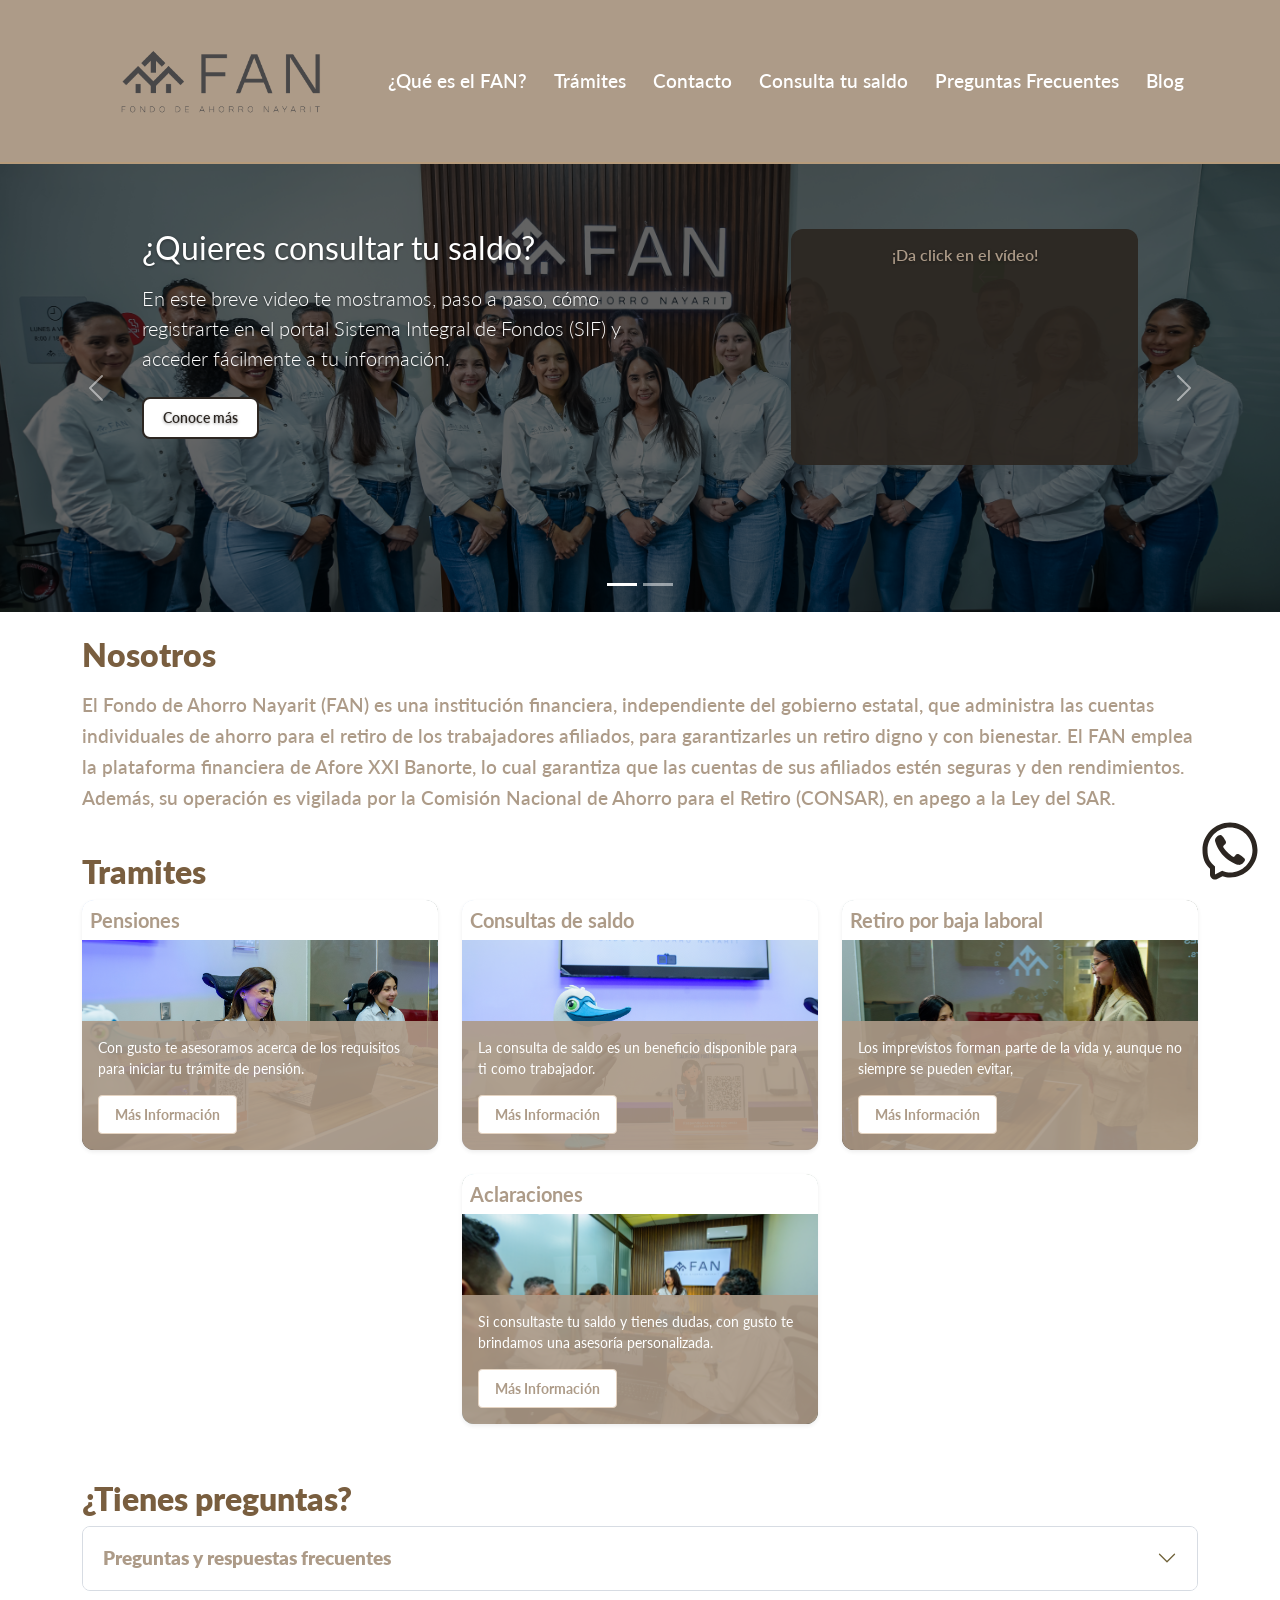
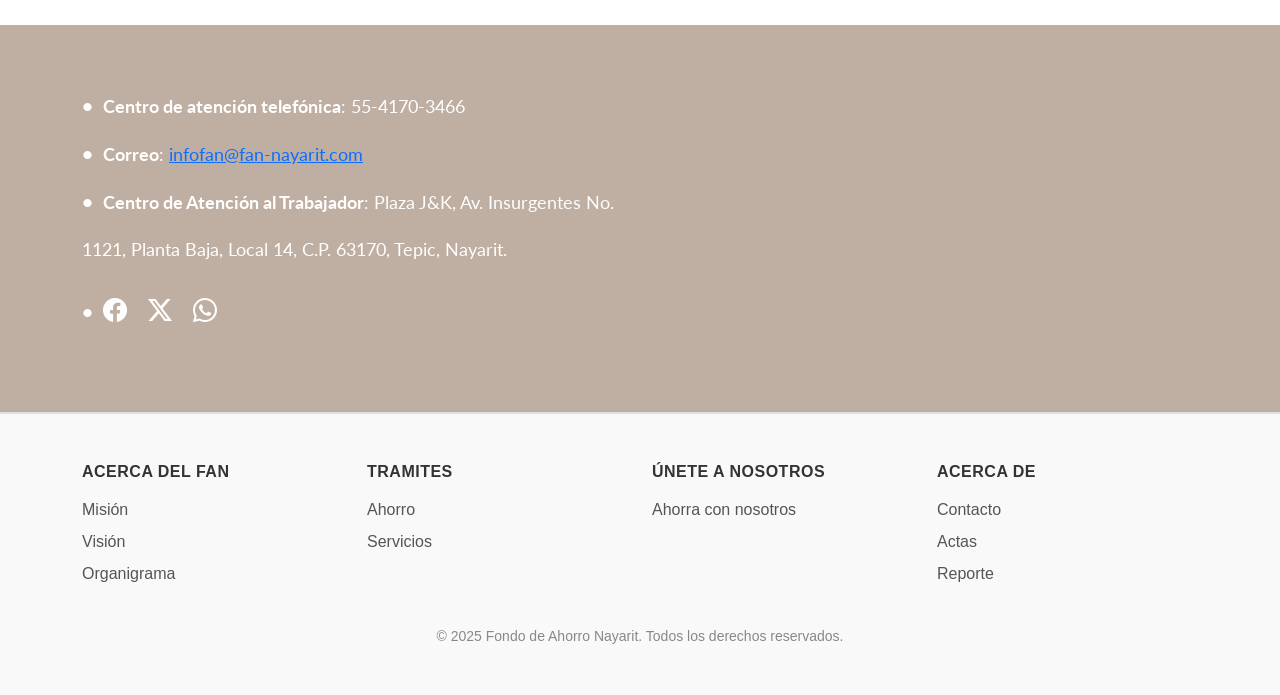
==== index.html @ 34807901 "correcciones" ====
<!doctype html>
<html lang="es">

<head>
    <meta charset="utf-8">
    <meta name="viewport" content="width=device-width, initial-scale=1">
    <title>Fondo de Ahorro Nayarit</title>
    <link rel="icon" href="public/FAN-LOGO-sin-fondo-6.png" type="image/png">
    <link href="https://cdn.jsdelivr.net/npm/bootstrap@5.3.3/dist/css/bootstrap.min.css" rel="stylesheet"
        crossorigin="anonymous">
    <link rel="stylesheet" href="css/base.css">
    <link rel="stylesheet" href="css/cards.css">
    <link rel="stylesheet" href="css/carrusel.css">
    <link rel="stylesheet" href="css/faq.css">
    <link rel="stylesheet" href="css/footer.css">
    <link rel="stylesheet" href="css/navbar.css">
    <link rel="stylesheet" href="css/responsive.css">
    <link rel="stylesheet" href="css/map.css">
    <link href="https://fonts.googleapis.com/css2?family=Lato:wght@300;400;700;900&display=swap" rel="stylesheet">
    <link rel="stylesheet" href="https://cdn.jsdelivr.net/npm/bootstrap-icons@1.11.3/font/bootstrap-icons.css">
</head>


<body>
    <!-- HEADER / NAVBAR -->
    <header>
        <nav class="navbar navbar-expand-lg navbar-custom">
            <div class="container">
                <a class="navbar-brand" href="/index.html">
                    <img src="public/FAN-LOGO-sin-fondo-1.png" alt="FAN Logo" class="img-fluid"
                        style="max-height: 8rem;">
                </a>

                <button class="navbar-toggler" type="button" data-bs-toggle="collapse" data-bs-target="#navbarNav"
                    aria-controls="navbarNav" aria-expanded="false" aria-label="Toggle navigation">
                    <span class="navbar-toggler-icon"></span>
                </button>
                <div class="collapse navbar-collapse justify-content-center" id="navbarNav">
                    <ul class="navbar-nav nav-distribute">
                        <li class="nav-item"><a class="nav-link nav-link-lg" href="html/mision_vision.html">¿Qué es el
                                FAN?</a></li>
                        <li class="nav-item"><a class="nav-link nav-link-lg" href="#tramites">Trámites</a></li>
                        <li class="nav-item"><a class="nav-link nav-link-lg" href="#contacto">Contacto</a></li>
                        <li class="nav-item"><a class="nav-link nav-link-lg" href="html/consultaDeSaldo.html#nosotros">Consulta tu saldo</a></li>
                        <li class="nav-item"><a class="nav-link nav-link-lg" href="#FAQ">Preguntas Frecuentes</a></li>
                        <li class="nav-item"><a class="nav-link nav-link-lg" href="html/blog.html">Blog</a></li>
                    </ul>
                </div>
            </div>
        </nav>
    </header>

<div id="fanCarousel" class="carousel slide" data-bs-ride="carousel" data-bs-interval="10000">

        <!-- Indicadores -->
        <div class="carousel-indicators">
            <button type="button" data-bs-target="#fanCarousel" data-bs-slide-to="0" class="active" aria-current="true"
                aria-label="Slide 1"></button>
            <button type="button" data-bs-target="#fanCarousel" data-bs-slide-to="1" aria-label="Slide 2"></button>
        </div>

        <!-- Slides -->
        <div class="carousel-inner">

            <!-- SLIDE 1 -->
            <div class="carousel-item active" data-bs-interval="10000">
                <div class="slide-media">
                    <img src="public/images/carrusel3.jpg" class="d-block w-100 hero-slide-img" alt="Slide 1">
                </div>
                <div class="carousel-caption d-block">
                    <div class="container">
                        <div class="row justify-content-center align-items-start">

                            <div class="col-lg-7 text-start">
                                <h2 class="display-4 fw-normal mb-3">¿Quieres consultar tu saldo?</h2>
                                <p class="lead text-block-limit mb-4">
                                    En este breve video te mostramos, paso a paso, cómo registrarte en el portal Sistema
                                    Integral de Fondos (SIF) y acceder fácilmente a tu información.
                                </p>
                                <a class="btn btn-conoce" href="#" data-bs-toggle="modal" data-bs-target="#pdfModal"
                                    data-pdf="public/Guía consulta de saldos (2).pdf">
                                    Conoce más
                                </a>


                            </div>

                            <div class="col-lg-4 text-center text-lg-end d-none-sm">
                                <div class="card p-3 panel-acceso-custom">
                                    <h6 class="card-title text-center mb-2 fw-semibold">
                                        ¡Da click en el vídeo!
                                    </h6>
                                    <div class="ratio ratio-16x9">
                                        <iframe src="https://www.youtube.com/embed/_Rt1edI6QwU" title="Vídeo tutorial"
                                            allowfullscreen></iframe>
                                    </div>
                                </div>
                            </div>

                        </div>
                    </div>
                </div>
            </div>

            <!-- SLIDE 2 -->
            <div class="carousel-item" data-bs-interval="10000">
                <div class="slide-media">
                    <img src="public/Carousel1.png" class="d-block w-100 hero-slide-img" alt="Slide 2">
                </div>
                <div class="carousel-caption d-block">
                    <div class="container">
                        <div class="row justify-content-center align-items-start">

                            <div class="col-lg-7 text-start">
                                <h2 class="display-4 fw-normal mb-3">Protege a los que amas</h2>
                                <p class="lead text-block-limit mb-4">
                                    Tu ahorro es para quienes más quieres, haz click en la imagen o el botón de conoce
                                    más y registra a tus beneficiarios hoy mismo.
                                </p>
                                <a class="btn btn-conoce" href="https://pensiones.nayarit.gob.mx/beneficiarios/"
                                    target="_blank">Conoce más</a>
                            </div>

                            <div class="col-lg-4 text-center text-lg-end d-none-sm">
                                <div class="card p-3 panel-acceso-custom mb-3">
                                    <h6 class="card-title text-center mb-2 fw-semibold">
                                        Formulario de beneficiarios
                                    </h6>
                                    <a href="https://pensiones.nayarit.gob.mx/beneficiarios/">
                        <img src="/public/images/beneficiarios.png" 
                             alt="Formato de beneficiarios FAN"
                             class="img-fluid clickable-img">
                    </a>

                                </div>
                            </div>

                        </div>
                    </div>
                </div>
            </div>

        </div>

        <!-- Controles -->
        <button class="carousel-control-prev" type="button" data-bs-target="#fanCarousel" data-bs-slide="prev">
            <span class="carousel-control-prev-icon" aria-hidden="true"></span>
            <span class="visually-hidden">Anterior</span>
        </button>

        <button class="carousel-control-next" type="button" data-bs-target="#fanCarousel" data-bs-slide="next">
            <span class="carousel-control-next-icon" aria-hidden="true"></span>
            <span class="visually-hidden">Siguiente</span>
        </button>

    </div>

    <!-- SECCIÓN NOSOTROS -->
    <section id="nosotros" class="py-4 section-nosotros">
        <div class="container">
            <h2 class="text-nosotros">Nosotros</h2>
            <p class="text-nosotros-lead">
                El Fondo de Ahorro Nayarit (FAN) es una institución financiera, independiente del gobierno estatal, que
                administra las cuentas individuales de ahorro para el retiro de los trabajadores afiliados, para
                garantizarles un retiro digno y con bienestar. El FAN emplea la plataforma financiera de Afore XXI
                Banorte, lo cual garantiza que las cuentas de sus afiliados estén seguras y den rendimientos. Además, su
                operación es vigilada por la Comisión Nacional de Ahorro para el Retiro (CONSAR), en apego a la Ley del
                SAR.
            </p>
        </div>
    </section>


    <!-- SECCIÓN TARJETAS -->
    <section id="tramites" class="pb-2">
        <div class="container">
            <h2 class="text-preguntas">Tramites</h2>
            <div class="row justify-content-center">

                <!-- Pensiones -->
                <div class="col-md-6 col-lg-4 mb-4">
                    <div class="card custom-card shadow-sm overflow-hidden">
                        <div class="position-relative">
                            <img src="public/images/tramite1.jpg" class="card-img-top card-img-top-custom" alt="Pensiones">

                            <div class="position-absolute top-0 start-0 w-100 p-2 text-white card-overlay-top">
                                <h5 class="card-title fw-bold m-0">Pensiones</h5>
                            </div>

                            <div class="position-absolute bottom-0 start-0 w-100 p-3 text-white card-overlay-bottom">
                                <p class="card-text small mb-3">
                                    Con gusto te asesoramos acerca de los requisitos para iniciar tu trámite de pensión.
                                </p>
                                <a href="#" class="btn btn-sm btn-custom open-modal" data-id="pensiones">
                                    Más Información
                                </a>
                            </div>
                        </div>
                    </div>
                </div>

                <!-- Consultas de saldo -->
                <div class="col-md-6 col-lg-4 mb-4">
                    <div class="card custom-card shadow-sm overflow-hidden">
                        <div class="position-relative">
                            <img src="public/images/GOB_0397.jpg" class="card-img-top card-img-top-custom"
                                alt="Consultas de saldo">

                            <div class="position-absolute top-0 start-0 w-100 p-2 text-white card-overlay-top">
                                <h5 class="card-title fw-bold m-0">Consultas de saldo</h5>
                            </div>

                            <div class="position-absolute bottom-0 start-0 w-100 p-3 text-white card-overlay-bottom">
                                <p class="card-text small mb-3">
                                    La consulta de saldo es un beneficio disponible para ti como trabajador.
                                </p>
                                <a href="html/consultaDeSaldo.html#nosotros" class="btn btn-sm btn-custom #pdfModal">
                                    Más Información
                                </a>
                            </div>
                        </div>
                    </div>
                </div>

                <!-- Baja laboral -->
                <div class="col-md-6 col-lg-4 mb-4">
                    <div class="card custom-card shadow-sm overflow-hidden">
                        <div class="position-relative">
                            <img src="public/images/tramite2.jpg" class="card-img-top card-img-top-custom"
                                alt="Retiro por baja laboral">

                            <div class="position-absolute top-0 start-0 w-100 p-2 text-white card-overlay-top">
                                <h5 class="card-title fw-bold m-0">Retiro por baja laboral</h5>
                            </div>

                            <div class="position-absolute bottom-0 start-0 w-100 p-3 text-white card-overlay-bottom">
                                <p class="card-text small mb-3">
                                    Los imprevistos forman parte de la vida y, aunque no siempre se pueden evitar,
                                </p>
                                <a href="#" class="btn btn-sm btn-custom open-modal" data-id="baja_laboral">
                                    Más Información
                                </a>
                            </div>
                        </div>
                    </div>
                </div>

                <!-- Aclaraciones -->
                <div class="col-md-6 col-lg-4 mb-4">
                    <div class="card custom-card shadow-sm overflow-hidden">
                        <div class="position-relative">
                            <img src="public/images/tramite3.jpg" class="card-img-top card-img-top-custom" alt="Aclaraciones">

                            <div class="position-absolute top-0 start-0 w-100 p-2 text-white card-overlay-top">
                                <h5 class="card-title fw-bold m-0">Aclaraciones</h5>
                            </div>

                            <div class="position-absolute bottom-0 start-0 w-100 p-3 text-white card-overlay-bottom">
                                <p class="card-text small mb-3">
                                    Si consultaste tu saldo y tienes dudas, con gusto te brindamos una asesoría
                                    personalizada.
                                </p>
                                <a href="#" class="btn btn-sm btn-custom open-modal" data-id="aclaraciones">
                                    Más Información
                                </a>
                            </div>
                        </div>
                    </div>
                </div>

            </div>
        </div>
    </section>

    <!-- SECCIÓN FAQ -->
    <section id="FAQ" class="py-4 bg-white">
        <div class="container">
            <h2 class="text-preguntas">¿Tienes preguntas?</h2>

            <div class="accordion" id="faqAccordion">
                <div class="accordion-item">
                    <h2 class="accordion-header">
                        <button class="accordion-button collapsed" type="button" data-bs-toggle="collapse"
                            data-bs-target="#faqContent">
                            Preguntas y respuestas frecuentes
                        </button>
                    </h2>

                    <div id="faqContent" class="accordion-collapse collapse">
                        <div class="accordion-body">
                            <div class="accordion mt-3" id="innerAccordion">
                            </div>
                        </div>
                    </div>
                </div>
            </div>
        </div>
    </section>

    <script src="js/faq.js"></script>


    <section id="contacto" class="contact-map-section-custom">
        <div class="container">
            <div class="row row-map-custom">
                <div class="col-lg-6 mb-4 mb-lg-0 contact-info-col">
                    <ul class="list-unstyled">
                        <li><strong>Centro de atención telefónica</strong>: 55-4170-3466</li>
                        <li><strong>Correo</strong>: <a
                                href="mailto:infofan@fan-nayarit.com">infofan@fan-nayarit.com</a></li>
                        <li><strong>Centro de Atención al Trabajador</strong>: Plaza J&K, Av. Insurgentes No. 1121, Planta Baja, Local 14, C.P. 63170, Tepic, Nayarit.</li>

                        <!-- Redes sociales -->
                        <li class="mt-2">
                            <a href="https://www.facebook.com/fondodeahorronayarit" target="_blank"
                                class="me-3 text-white text-decoration-none">
                                <i class="bi bi-facebook fs-4"></i>
                            </a>

                            <a href="https://x.com/FANNayarit" target="_blank" class="me-3 text-white text-decoration-none">
                                <i class="bi bi-twitter-x fs-4"></i>
                            </a>

                            <a href="https://wa.me/523111923284" target="_blank" class="text-white text-decoration-none">
                                <i class="bi bi-whatsapp fs-4"></i>
                            </a>
                        </li>

                    </ul>

                    </ul>

                </div>

                <div class="col-lg-6">
                    <div class="map-container">
                        <iframe
                            src="https://www.google.com/maps/embed?pb=!1m18!1m12!1m3!1d1558.7844208311097!2d-104.88729515512753!3d21.503460459389955!2m3!1f0!2f0!3f0!3m2!1i1024!2i768!4f13.1!3m3!1m2!1s0x842738a1f868d6f5%3A0x608e066a2b8e3a7c!2sAv.%20Insurgentes%201121%2C%20Juventud%2C%2063180%20Tepic%2C%20Nay.!5e0!3m2!1ses-419!2smx!4v1678201200000!5m2!1ses-419!2smx"
                            allowfullscreen="" loading="lazy" referrerpolicy="no-referrer-when-downgrade">
                        </iframe>
                    </div>
                </div>
            </div>
        </div>
    </section>
    <footer class="footer-custom">
        <div class="container py-5">
            <div class="row text-center text-md-start">

                <!-- Columna Acerca del FAN -->
                <div class="col-md-3 mb-4 mb-md-0">
                    <h6 class="footer-title">Acerca del FAN</h6>
                    <ul class="footer-links">
                        <li><a href="html/mision_vision.html#mision">Misión</a></li>
                        <li><a href="html/mision_vision.html#vision">Visión</a></li>
                        <li><a href="html/mision_vision.html#organigrama">Organigrama</a></li>
                    </ul>
                </div>

                <!-- Columna Productos -->
                <div class="col-md-3 mb-4 mb-md-0">
                    <h6 class="footer-title">Tramites</h6>
                    <ul class="footer-links">
                        <li><a href="index.html">Ahorro</a></li>
                        <li><a href="index.html">Servicios</a></li>
                    </ul>
                </div>

                <!-- Columna Únete a nosotros -->
                <div class="col-md-3 mb-4 mb-md-0">
                    <h6 class="footer-title">Únete a nosotros</h6>
                    <ul class="footer-links">
                        <li><a href="index.html#contacto">Ahorra con nosotros</a></li>
                        <li><a href="#"></a></li>
                    </ul>
                </div>
                <div class="col-md-3 mb-4 mb-md-0">
                    <h6 class="footer-title">Acerca de</h6>
                    <ul class="footer-links">
                        <li><a href="#contacto">Contacto</a></li>
                        <li>
                            <a href="#" data-bs-toggle="modal" data-bs-target="#pdfModal"
                                data-pdf="public/Resultados_actuariales_Fondo_de_pensiones_abrogado-1.pdf">
                                Actas
                            </a>
                        </li>
                        <li>
                            <a href="#" data-bs-toggle="modal" data-bs-target="#pdfModal"
                                data-pdf="public/Reporte_NAYARIT_VF.pdf">
                                Reporte
                            </a>
                        </li>
                    </ul>
                </div>

            </div>

            <div class="row mt-4">
                <div class="col text-center">
                    <p class="small mb-0">&copy; 2025 Fondo de Ahorro Nayarit. Todos los derechos reservados.</p>
                </div>
            </div>
        </div>
    </footer>


    <div class="modal fade" id="videoModal" tabindex="-1" aria-labelledby="videoModalLabel" aria-hidden="true">
        <div class="modal-dialog modal-lg">
            <div class="modal-content">

                <div class="modal-header">
                    <h5 class="modal-title" id="videoModalLabel">Registro en el Sistema Integral de Fondos (SIF)</h5>
                    <button type="button" class="btn-close" data-bs-dismiss="modal" aria-label="Cerrar"></button>
                </div>

                <div class="modal-body">
                    <div class="ratio ratio-16x9">
                        <iframe id="videoPlayer" data-video-src="https://www.youtube.com/embed/_Rt1edI6QwU"
                            title="Tutorial de consulta SIF"
                            allow="accelerometer; autoplay; clipboard-write; encrypted-media; gyroscope; picture-in-picture"
                            allowfullscreen>
                        </iframe>
                    </div>
                </div>
            </div>
        </div>
    </div>

    <div class="modal fade" id="pdfModal" tabindex="-1" aria-labelledby="pdfModalLabel" aria-hidden="true">
        <div class="modal-dialog modal-xl">
            <div class="modal-content">
                <div class="modal-header">
                    <button type="button" class="btn-close" data-bs-dismiss="modal" aria-label="Cerrar"></button>
                </div>
                <div class="modal-body">
                    <iframe id="pdfFrame" src="" width="100%" height="800px" frameborder="0"></iframe>
                </div>
                <div class="modal-footer">
                    <button type="button" class="btn btn-secondary" data-bs-dismiss="modal">Cerrar</button>
                </div>
            </div>
        </div>
    </div>

    <div class="modal fade" id="tramiteModal" tabindex="-1" aria-hidden="true">
        <div class="modal-dialog modal-lg modal-dialog-centered modal-dialog-scrollable">
            <div class="modal-content">

                <div class="modal-header">
                    <h5 class="modal-title" id="tramiteModalTitle"></h5>
                    <button type="button" class="btn-close" data-bs-dismiss="modal"></button>
                </div>

                <div class="modal-body">
                    <div id="tramiteModalContent" class="section-nosotros"></div>
                </div>

            </div>
        </div>
    </div>


    <a href="https://wa.me/523111923284" target="_blank" class="whatsapp-float">
        <img src="public/whatsapp-svgrepo-com 1.svg" alt="WhatsApp" />
    </a>

    <script src="js/tramites.js"></script>
    <script src="https://cdn.jsdelivr.net/npm/bootstrap@5.3.3/dist/js/bootstrap.bundle.min.js" crossorigin="anonymous">
    </script>
    <script src="js/app.js"></script>
    <script src="js/button.js"></script>
    <script src="js/carousel.js"></script>
    <script src="js/modalPDF.js"></script>
    <script src="js/video.js"></script>
</body>

</html>
---- css/base.css ----
/* ============================
   CONFIGURACIÓN GENERAL
============================ */
* {
    box-sizing: border-box;
}

html, body {
    height: 100%;
    margin: 0;
    font-family: 'Lato', "Segoe UI", Roboto, "Helvetica Neue", Arial, sans-serif;
    -webkit-font-smoothing: antialiased;
    -moz-osx-font-smoothing: grayscale;
}

html {
  scroll-behavior: smooth;
}

/* ============================
   SECCIÓN NOSOTROS (GENÉRICA)
============================ */
.section-nosotros .text-nosotros {
    font-weight: 800;
    color: #795E3F;
}

.section-nosotros .text-nosotros-lead {
    font-size: 1.2rem;
    line-height: 1.6;
    font-weight: 600;
    color: #AD9B88;
}

/* ============================
   PREGUNTAS (GENÉRICO)
============================ */
.text-preguntas {
    font-weight: 800;
    color: #795E3F;
}

/* ============================
   WHATSAPP FLOATING BUTTON
============================ */
.whatsapp-float {
    position: fixed;
    bottom: 20px;
    right: 20px;  
    z-index: 1000; 
    width: 60px;
    height: 60px;
    display: flex;
    justify-content: center;
    align-items: center;
    transition: transform 0.3s ease;
}

.whatsapp-float img {
    width: 100%;
    height: 100%;
}

.whatsapp-float:hover {
    transform: scale(1.1); 
}

.section-nosotros {
    padding-top: 3rem;
    padding-bottom: 3rem;
}

.section-nosotros h2 {
    font-size: 2rem;
    font-weight: 900;
    margin-bottom: 1rem;
    color: #795E3F;
}

.section-nosotros h3 {
    margin-top: 2rem;
    color: #795E3F;
    font-weight: 800;
}

.section-nosotros ul {
    list-style-type: none;
    padding-left: 0;
    margin-top: 1rem;
}

.section-nosotros ul li {
    background: #FFFFFF;
    padding: 1.5rem;
    margin-bottom: 1.5rem;
    border-radius: 12px;
    border-left: 6px solid #AD9B88; /* Línea decorativa */
    box-shadow: rgba(0, 0, 0, 0.08) 0 4px 10px;
}

.section-nosotros strong {
    font-weight: 800;
    color: #795E3F;
}

/* ESTILOS LIMPIOS PARA LOS LISTADOS ORDENADOS */
.section-nosotros ol {
    padding-left: 1.2rem;
    margin: 0;
}

.section-nosotros ol li {
    padding: 0.2rem 0;
    color: #5e4d39;

    /* ELIMINAR estilo de tarjeta */
    background: none !important;
    border: none !important;
    border-radius: 0 !important;
    box-shadow: none !important;
    transition: none !important;
}


.section-nosotros p {
    color: #5e4d39;
    margin-top: 0.8rem;
}

.texto-haz-click {
    color: #795E3F;
}

/* ============================
   RESPONSIVE
============================ */

@media (max-width: 768px) {

    .section-nosotros h2 {
        font-size: 1.6rem;
    }

    .section-nosotros ul li {
        padding: 1.2rem;
        margin-bottom: 1rem;
    }
}

#tramiteModal .section-nosotros ul li {
    background: none;
    padding: 0.3rem 0;
    margin-bottom: 0.3rem;
    border: none;
    border-radius: 0;
    box-shadow: none;
}

#tramiteModal .modal-header {
    padding: 1rem 1.5rem 0.5rem;
    border-bottom: none;
}

#tramiteModal .modal-title {
    margin: 0;
    font-weight: 900;
    color: #795E3F;
    font-size: 1.4rem;
}

#tramiteModal .modal-body {
    padding-top: 0.5rem;
}

#tramiteModal ul {
    list-style: none;
    padding-left: 0;
    margin-top: 0.5rem;
}

#tramiteModal ul li {
    background: #ffffff;
    padding: 0.7rem 1rem;
    margin-bottom: 0.5rem;
    border-left: 4px solid #AD9B88;
    border-radius: 8px;
    box-shadow: rgba(0, 0, 0, 0.06) 0 2px 6px;
    color: #5e4d39;
    font-size: 0.95rem;
}

#tramiteModal p:first-child {
    margin-top: 0;
}

.list-unstyled {
    list-style: none;
    padding-left: 0;
}
---- css/cards.css ----
/* Bordes y estilo general de las cards */
.card {
    border-radius: 12px; /* tu estilo actual */
    background-color: transparent;
    border: 0;
}

/* Imagen superior de la card */
.card-img-top {
    border-radius: 12px 12px 0 0; /* tu estilo actual */
    height: 180px; /* tu estilo actual */
    object-fit: cover;
}

/* Si quieres imágenes con altura diferente (opcional) */
.card-img-top-custom {
    height: 250px; /* altura que propuse antes, puedes ajustarla */
    object-fit: cover;
}

/* Fondo semitransparente de la parte superior */
.card-overlay-top {
    background-color: #FFFFFF;
}

/* Fondo semitransparente de la parte inferior */
.card-overlay-bottom {
    background-color: rgba(173, 155, 136, 0.9);
}

/* Botón personalizado */
.btn-custom {
    background-color: #FFFFFF;
    border: 1px solid #e5d4c2;
    color: #AD9B88;
    font-weight: bold;
    padding: 0.5rem 1rem;
    font-size: 0.875rem; 
}

.btn-custom:hover {
    background-color: #795E3F; /* café oscuro */
    color: #FFFFFF; /* texto blanco */
    border-color: #795E3F; /* opcional: que el borde también cambie al café */
    transition: background-color 0.3s, color 0.3s; /* suaviza la transición */
}


/* Opcional: sombra suave y overflow para cards */
.custom-card {
    box-shadow: 0 2px 6px rgba(0,0,0,0.2);
    overflow: hidden;
}
.card-title {
    color: #AD9B88; /* por ejemplo, color marrón */
    font-weight:700;
}
---- css/carrusel.css ----
/* Carousel general */
.carousel, .carousel-item {
    background-color: #000 !important;
}
.carousel {
    border-radius: 0 !important;
    margin-top: 0 !important;
}

/* Contenedor del slide (imagen o vídeo) */
.carousel-item .slide-media {
    width: 100%;
    height: 28rem; /* altura base ~450px */
    overflow: hidden;
}

/* Imagen y vídeo */
.carousel-item .slide-media img,
.carousel-item .slide-media iframe {
    width: 100%;
    height: 100%;
    object-fit: cover; /* se recorta para llenar el contenedor */
    display: block;
}
.hero-slide-img{
    height: 500px;          
    object-fit: cover;
    object-position: center 40%; 
}

/* Overlay del slide */
.carousel-item {
    position: relative;
}
.carousel-item::before {
    content: "";
    position: absolute;
    top: 0; left: 0;
    width: 100%; height: 100%;
    background-color: rgba(0,0,0,0.6);
    z-index: 1;
}

/* Texto y botones del carousel */
.carousel-caption {
    top: 10%;
    left: 0;
    right: 0;
    text-align: left;
    text-shadow: 0px 1px 3px rgba(0,0,0,0.4);
    z-index: 2 !important;
    pointer-events: none;
}
.carousel-caption * {
    pointer-events: auto;
}
.carousel-caption .container {
    padding-left: 2%;
    padding-right: 2%;
}
.carousel-caption h2.display-4 {
    font-size: 2rem;
}

/* Botón Conoce más */
.btn-conoce {
    width: auto;
    background-color: #ffffff;
    color: #2C2621;
    border: 0.15rem solid #2C2621;
    font-weight: 600;
    font-size: 0.9rem;
    padding: 0.5rem 1.2rem;
    border-radius: 0.5rem;
    transition: background-color 0.3s, color 0.3s;
    display: inline-block;
}
.btn-conoce:hover {
    background-color: #AD9B88;
    color: #ffffff;
    border-color: #AD9B88;
}

/* Panel de acceso */
.panel-acceso-custom {
    background: rgba(44, 38, 33, 0.92);
    border-radius: 12px;
    padding: 15px;
    color: #2C2621;
}
.panel-acceso-custom .btn-registro,
.panel-acceso-custom .btn-ingreso {
    background-color: #ffffff;
    color: #2C2621;
    border: 2px solid #2C2621;
    font-weight: 600;
    transition: background-color 0.3s, color 0.3s;
}
.panel-acceso-custom .btn-registro:hover,
.panel-acceso-custom .btn-ingreso:hover {
    background-color: #AD9B88;
    color: #ffffff;
    border-color: #AD9B88;
}

/* Texto limitado */
.text-block-limit {
    max-width: 520px;
}

/* Controles del carousel */
.carousel-control-prev,
.carousel-control-next {
    z-index: 20 !important;
}

/* Ajustes responsivos para altura */
@media (max-width: 992px) {
    .carousel-item .slide-media {
        height: 20rem;
    }
}
@media (max-width: 576px) {
    .carousel-item .slide-media {
        height: 16rem;
    }
}
---- css/faq.css ----
/* ============================
   ESTILOS DE TEXTO PARA FAQS
   ============================ */

/* Título principal de la sección FAQ (h2) */
section.py-5.bg-light > .container > h2 {
    color: #AD9B88;        /* color de texto actualizado */
    font-weight: 800;       /* igual que .text-nosotros */
    font-size: 2rem;        /* tamaño deseado */
    margin-bottom: 2rem;
}

/* Botones del acordeón principal */
#faqAccordion .accordion-button {
    background-color: #ffffff;
    color: #AD9B88;          /* color de texto actualizado */
    font-weight: 800;
    font-size: 1.2rem;
    line-height: 1.6;
    transition: 0.3s ease;
}

/* Hover en los botones */
#faqAccordion .accordion-button:hover {
    background-color: #795E3F;
    color: #ffffff;
}

/* Botón abierto */
#faqAccordion .accordion-button:not(.collapsed) {
    background-color: #795E3F;
    color: #ffffff;
}

/* Flecha */
#faqAccordion .accordion-button::after {
    filter: invert(31%) sepia(45%) saturate(485%) hue-rotate(6deg) brightness(90%) contrast(85%);
}

#faqAccordion .accordion-button:not(.collapsed)::after {
    filter: invert(100%);
}

/* Botones del acordeón secundario */
#innerAccordion .accordion-button {
    background-color: #f9f9f9;
    color: #AD9B88;          /* color de texto actualizado */
    font-weight: 600;
    font-size: 1.2rem;
    line-height: 1.6;
}

#innerAccordion .accordion-button:hover,
#innerAccordion .accordion-button:not(.collapsed) {
    background-color: #795E3F;
    color: #ffffff;
}

/* Flecha interna */
#innerAccordion .accordion-button::after {
    filter: invert(31%) sepia(45%) saturate(485%) hue-rotate(6deg) brightness(90%) contrast(85%);
}

#innerAccordion .accordion-button:not(.collapsed)::after {
    filter: invert(100%);
}

/* Cuerpo del acordeón principal y secundario */
#faqAccordion .accordion-body,
#innerAccordion .accordion-body {
    background-color: #ffffff;
    color: #AD9B88;       /* color de texto actualizado */
    font-size: 1.2rem;
    line-height: 1.6;
    font-weight: 600;
    border-left: 3px solid #795E3F;
    padding: 1.2rem 1.3rem;
}

/* Ítems del acordeón */
#faqAccordion .accordion-item,
#innerAccordion .accordion-item {
    background-color: #ffffff;
    border: 1px solid #d7dce3;
    border-radius: 8px;
    margin-bottom: 10px;
    overflow: hidden;
}
---- css/footer.css ----
.footer-custom {
    background-color: #f9f9f9;
    border-top: 2px solid #e0e0e0;
    font-family: "Segoe UI", Tahoma, Geneva, Verdana, sans-serif;
    color: #555555;
}

.footer-custom .footer-title {
    font-weight: 700;
    color: #333333;
    margin-bottom: 1rem;
    text-transform: uppercase;
    letter-spacing: 0.5px;
    transition: color 0.3s;
}

.footer-custom .footer-title:hover {
    color: #795E3F; /* color de acento moderno */
}

.footer-custom .footer-links {
    list-style: none;
    padding: 0;
}

.footer-custom .footer-links li {
    margin-bottom: 0.5rem;
}

.footer-custom .footer-links a {
    color: #555555;
    text-decoration: none;
    transition: color 0.3s;
}

.footer-custom .footer-links a:hover {
    color: #795E3F; /* mismo color de acento */
}

.footer-custom p {
    color: #888888;
}
---- css/navbar.css ----
.navbar-custom {
    background-color: #AD9B88;
    padding-top: 12px;
    padding-bottom: 12px;
    border-bottom: 2px solid #b69b7b;
}

.nav-distribute {
    width: 100%;
    justify-content: space-around !important;
    text-align: center;
}

.nav-link {
    color: #fff !important;
    font-weight: 600;
    font-size: 1.2rem;
    transition: color 0.3s;
}

.nav-link:hover {
    color: #333 !important;
}

@media (max-width: 992px) { 
    .nav-link { font-size: 1.1rem; }
}

@media (max-width: 768px) { 
    .nav-link { font-size: 1rem; margin: 0 0.5rem; } 
}
---- css/responsive.css ----
@media (max-width: 992px) {
    .hero-slide-img { height: 360px; }
    .carousel-caption { top: 7%; text-align: center; } /* subimos un poco más */
    .carousel-caption h2.display-4 { font-size: 1.8rem; }
    .panel-acceso-custom { margin-top: 20px; width: 70%; margin-left: auto; margin-right: auto; }
}

@media (max-width: 768px) {
    .hero-slide-img { height: 300px; }
    .carousel-caption { top: 3%; text-align: center; } /* subimos más la caption */
    .carousel-caption .container { padding-left: 5%; padding-right: 5%; }
    .carousel-caption h2.display-4 { font-size: 1.6rem; text-align: center; }
    .carousel-caption p { font-size: 0.95rem; text-align: center; }

    /* Centrado del contenido y columnas */
    .carousel-caption .row {
        flex-direction: column !important;
        align-items: center !important;
    }

    .carousel-caption .col-lg-7 {
        text-align: center !important;
        padding-left: 15px;
        padding-right: 15px;
    }

    .panel-acceso-custom { width: 100%; margin-top: 20px; }

    /* Botón "Conoce más" responsive */
    .btn-conoce {
        font-size: 0.8rem;
        padding: 0.4rem 1rem;
        display: inline-block;
        margin: 0 0 0 0; /* subimos el botón al máximo cercano al texto */
    }

    /* Imagen beneficiarios responsive */
    .clickable-img {
        max-width: 80%;
        height: auto;
        margin: 0 auto;
    }

    .carousel-caption .col-lg-3 { text-align: center; }
    .carousel-control-prev, .carousel-control-next { display: none; }
    .d-none-sm { display: none; }
}

@media (max-width: 480px) {
    .hero-slide-img { height: 220px; }
    .carousel-caption { top: 2%; padding-left: 10px; padding-right: 10px; } /* subimos aún más */
    .carousel-caption h2.display-4 { font-size: 1.3rem; }
    .carousel-caption p { font-size: 0.85rem; text-align: center; }
    .panel-acceso-custom { padding: 10px; }

    /* Botón "Conoce más" móvil muy pequeño */
    .btn-conoce {
        font-size: 0.75rem;
        padding: 0.35rem 0.8rem;
        margin: 0; /* sin margen superior, pegado al texto */
    }

    /* Imagen beneficiarios en móviles muy pequeños */
    .clickable-img {
        max-width: 70%;
    }
}

@media (max-width: 912px) {
    /* Oculta los cards de vídeo y beneficiarios */
    .carousel-caption .col-lg-3.d-none-sm {
        display: none !important;
    }
}
---- css/map.css ----
/* Estilos para que la sección se parezca a la imagen */
.contact-map-section-custom {
    background-color: #bfaea2; /* Color de fondo similar al de la imagen */
    padding: 30px 0;
    color: #4a4a4a; /* Color de texto para el contenido principal */
}

.contact-map-section-custom h2 {
    color: #ffffff; /* Color de texto para el encabezado "Contacto" */
    font-size: 2.5rem;
    font-weight: bold;
    margin-bottom: 20px;
}

.contact-map-section-custom ul {
    list-style: none; /* Elimina los bullets por defecto de Bootstrap */
    padding-left: 0;
}

.contact-map-section-custom li {
    font-size: 1.15rem;
    line-height: 2.5;
    color: #ffffff; /* Color de texto para los ítems de contacto */
}

/* Estilo para los bullets de la lista, ya que en la imagen son blancos */
.contact-map-section-custom li::before {
    content: '• ';
    color: #ffffff;
    font-size: 1.2rem;
    font-weight: bold;
    margin-right: 5px;
}

/* Contenedor para el mapa (Actualizado para ser más grande y sin bordes/sombra) */
.map-container {
    overflow: hidden;
    position: relative;
    padding-bottom: 60%; /* Mapa más grande */
    height: 0;
    /* Se eliminó border-radius y box-shadow */
}

.map-container iframe {
    left: 0;
    top: 0;
    height: 100%;
    width: 100%;
    position: absolute;
    border: 0;
}

/* Asegura que el mapa y el texto estén centrados verticalmente */
.row-map-custom {
    display: flex;
    align-items: center; 
}

.contact-info-col {
    background-color: #bfaea2; /* Asegura que la columna de información tenga el mismo color de fondo */
    padding-top: 20px;
    padding-bottom: 20px;
}
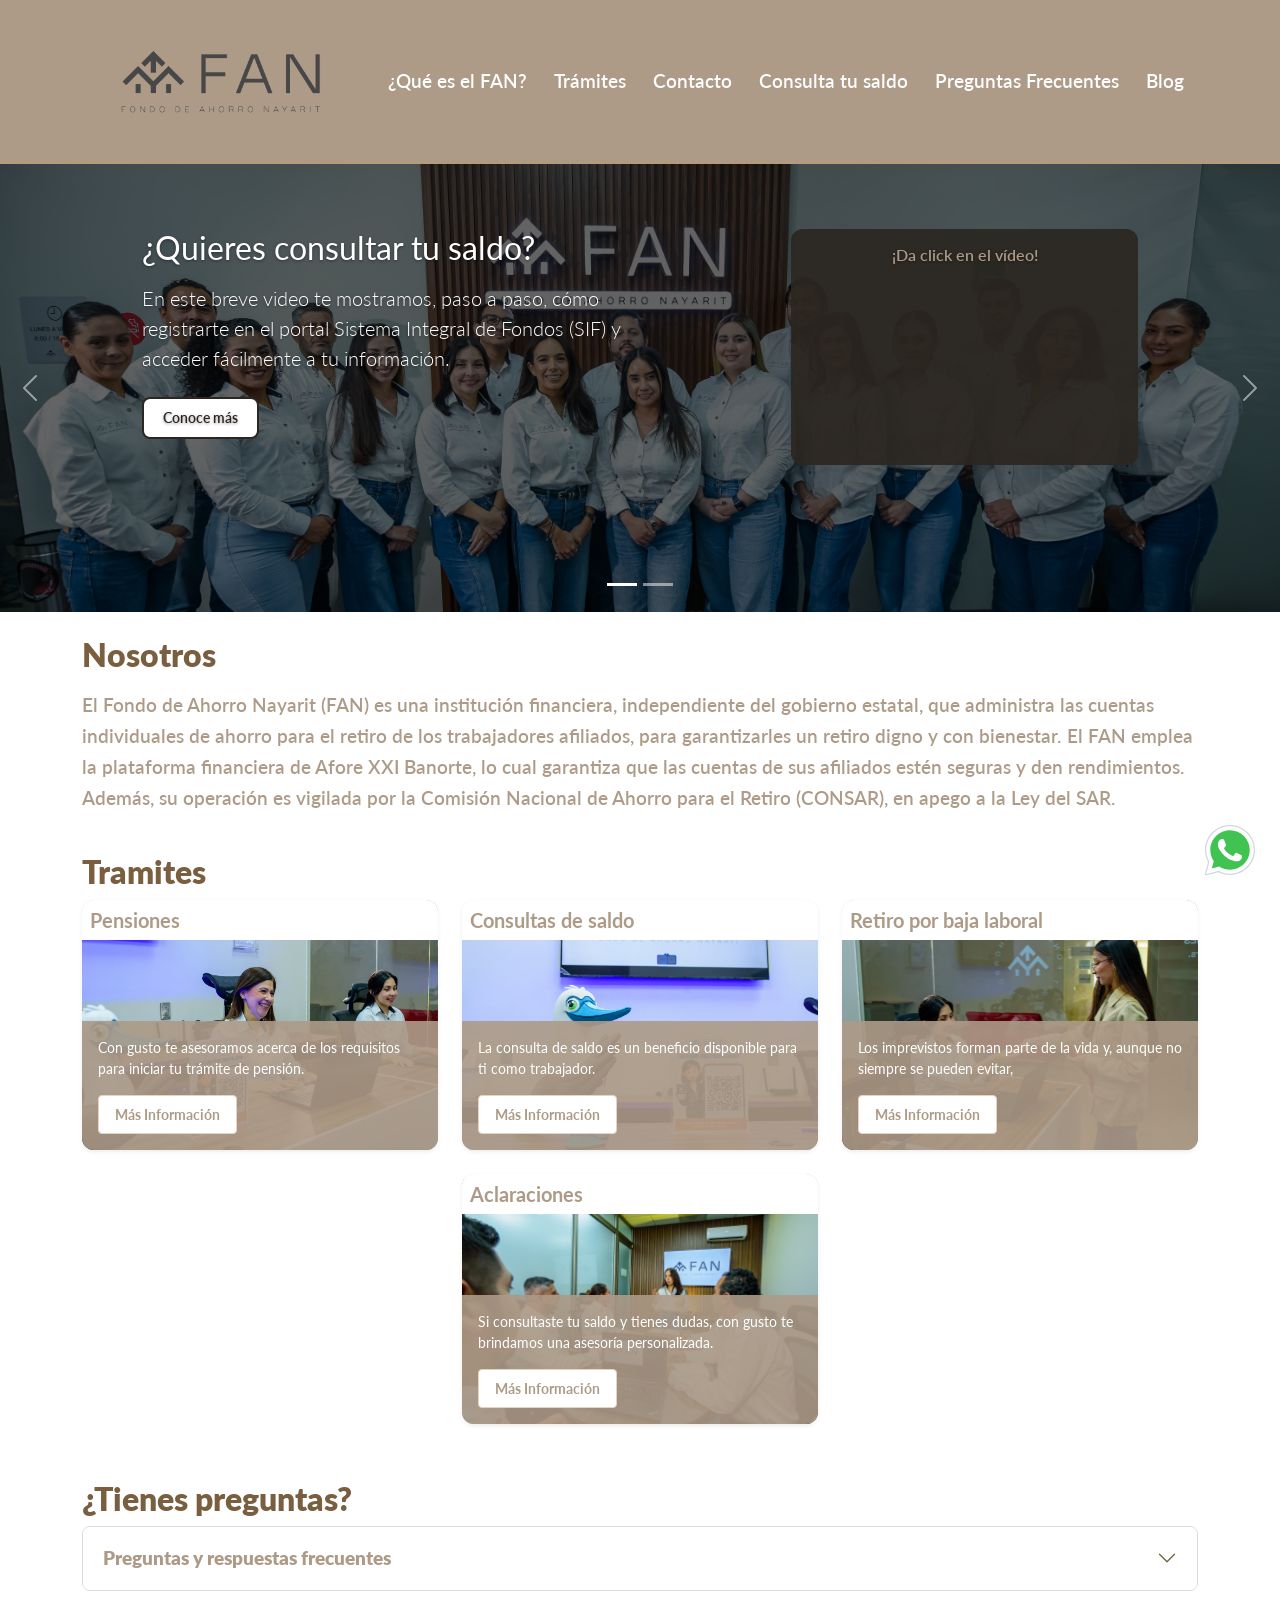
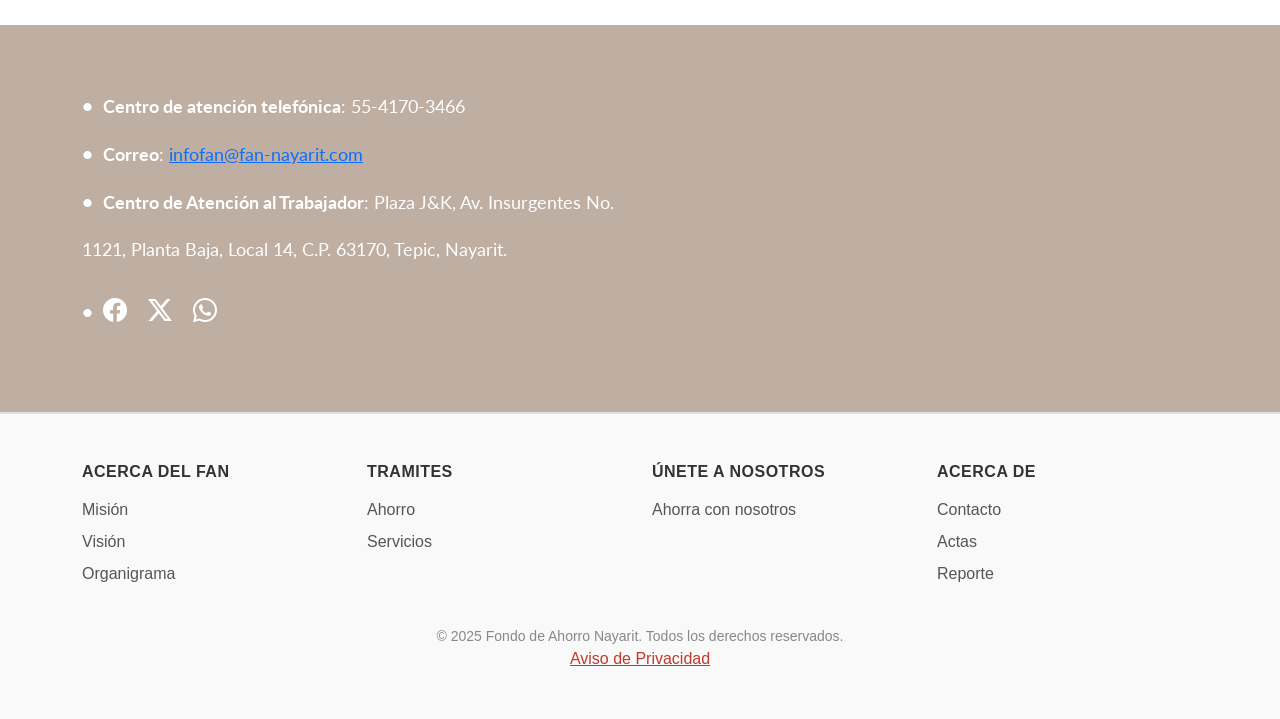
==== commit e3ae2b4d: "correcciones v2" ====
--- a/index.html
+++ b/index.html
@@ -127,7 +127,7 @@
                                         Formulario de beneficiarios
                                     </h6>
                                     <a href="https://pensiones.nayarit.gob.mx/beneficiarios/">
-                        <img src="/public/images/beneficiarios.png" 
+                        <img src="public/images/beneficiarios.png" 
                              alt="Formato de beneficiarios FAN"
                              class="img-fluid clickable-img">
                     </a>
@@ -398,6 +398,7 @@
             <div class="row mt-4">
                 <div class="col text-center">
                     <p class="small mb-0">&copy; 2025 Fondo de Ahorro Nayarit. Todos los derechos reservados.</p>
+                    <a href="public/avisoPriv.pdf" style="color:#c0392b;">Aviso de Privacidad</a>
                 </div>
             </div>
         </div>
@@ -461,7 +462,7 @@
 
 
     <a href="https://wa.me/523111923284" target="_blank" class="whatsapp-float">
-        <img src="public/whatsapp-svgrepo-com 1.svg" alt="WhatsApp" />
+        <img src="/public/images/icons8-whatsapp.svg" alt="WhatsApp" />
     </a>
 
     <script src="js/tramites.js"></script>
--- a/css/carrusel.css
+++ b/css/carrusel.css
@@ -111,6 +111,11 @@
 /* Controles del carousel */
 .carousel-control-prev,
 .carousel-control-next {
+    width: 60px;
+    height: 80px;
+    top: 50%;
+    bottom: auto;             
+    transform: translateY(-50%);
     z-index: 20 !important;
 }
 
--- a/css/responsive.css
+++ b/css/responsive.css
@@ -66,10 +66,16 @@
     }
 }
 
-@media (max-width: 912px) {
-    /* Oculta los cards de vídeo y beneficiarios */
-    .carousel-caption .col-lg-3.d-none-sm {
+@media (max-width: 820px) {
+
+    .carousel-caption .col-lg-4.d-none-sm {
         display: none !important;
     }
+
+    .carousel-caption .col-lg-7 {
+        width: 100%;
+        max-width: 600px;
+        margin: 0 auto;
+        text-align: center;
+    }
 }
-
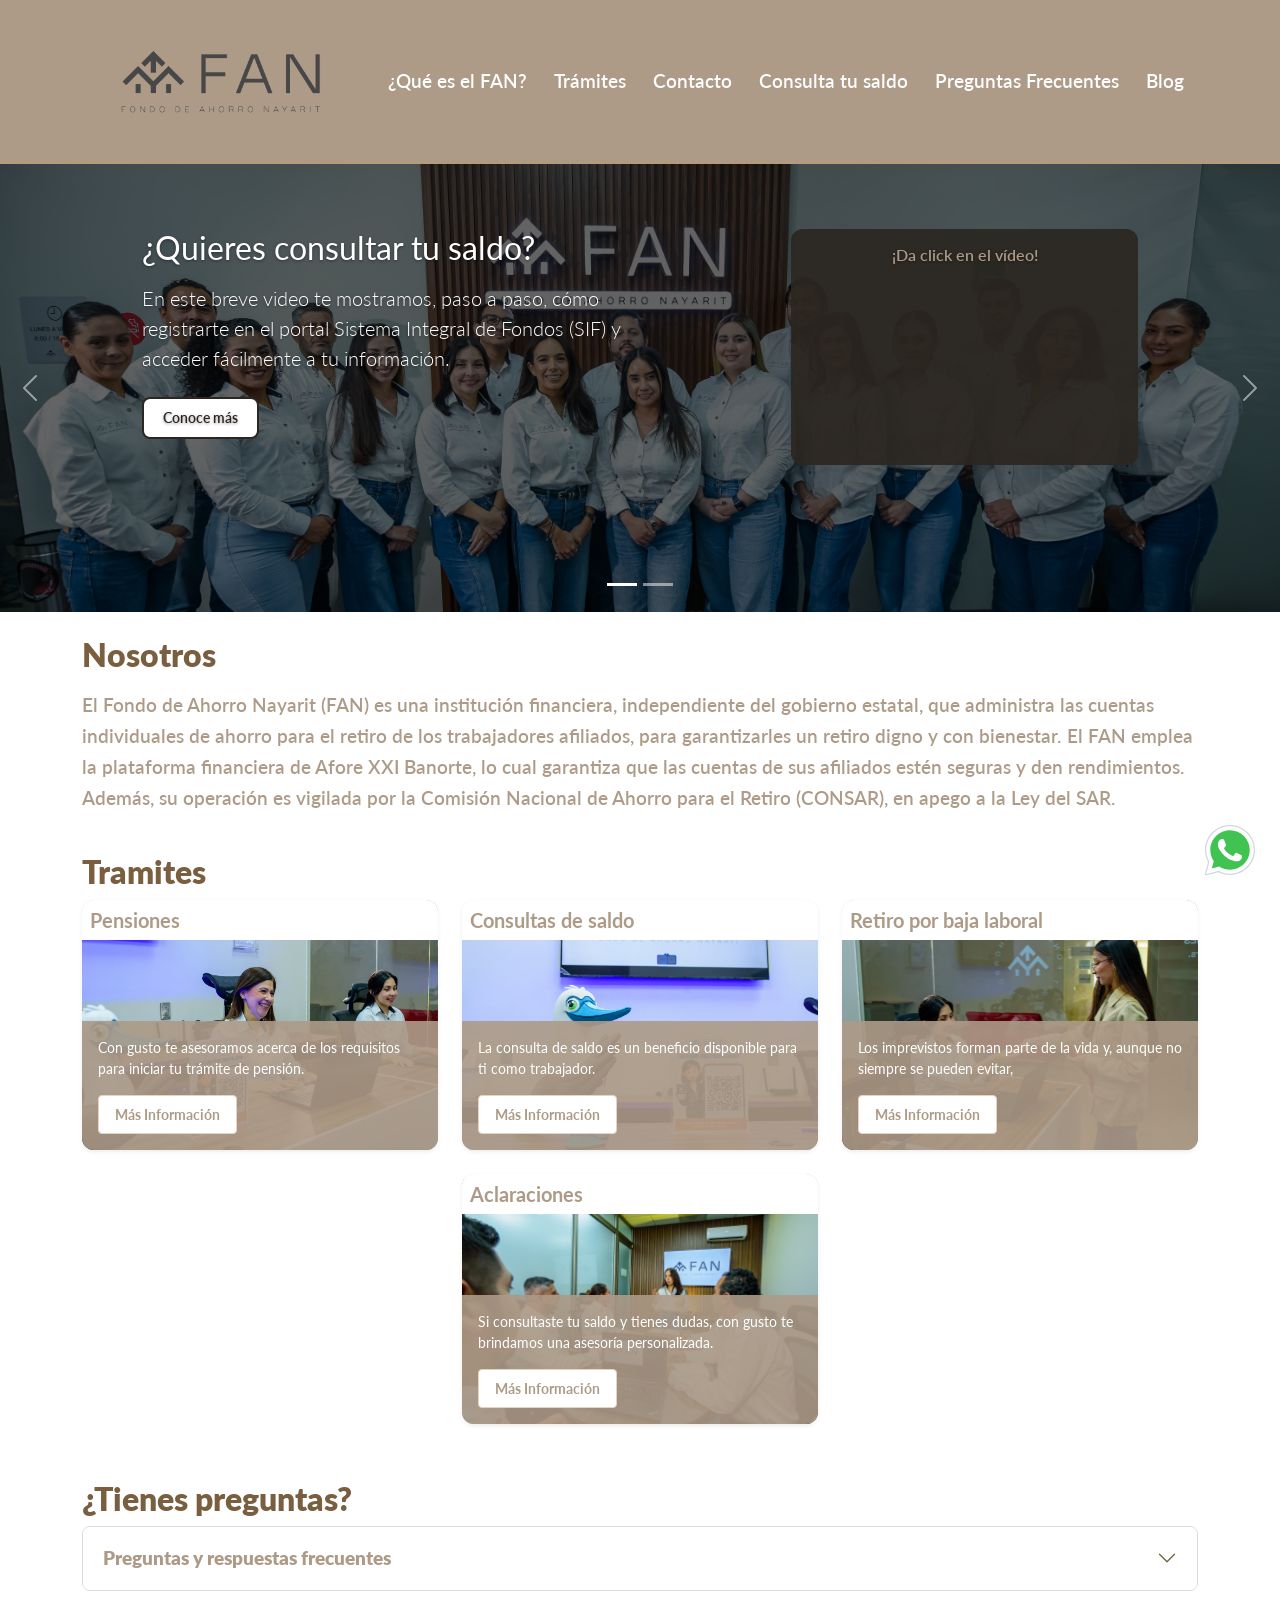
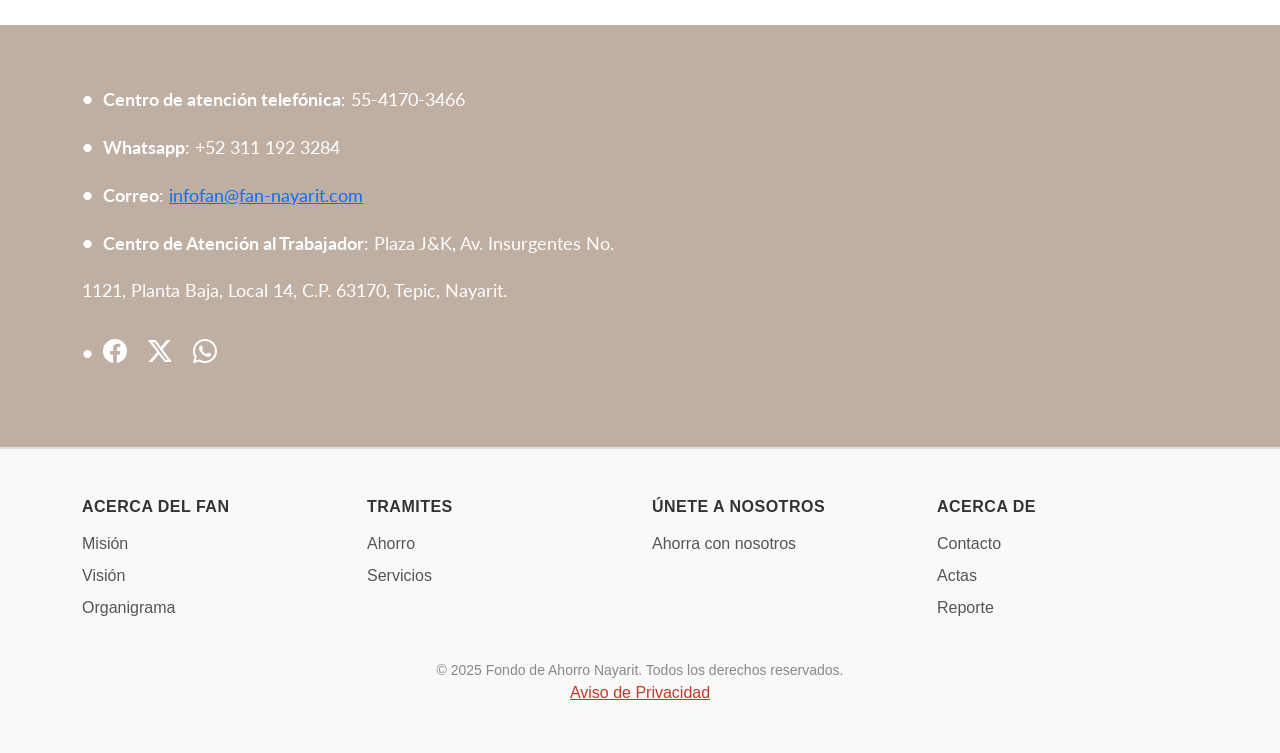
==== commit 4833088d: "Primer buena versión probable" ====
--- a/index.html
+++ b/index.html
@@ -26,7 +26,7 @@
     <header>
         <nav class="navbar navbar-expand-lg navbar-custom">
             <div class="container">
-                <a class="navbar-brand" href="/index.html">
+                <a class="navbar-brand" href="index.html">
                     <img src="public/FAN-LOGO-sin-fondo-1.png" alt="FAN Logo" class="img-fluid"
                         style="max-height: 8rem;">
                 </a>
@@ -306,6 +306,7 @@
                 <div class="col-lg-6 mb-4 mb-lg-0 contact-info-col">
                     <ul class="list-unstyled">
                         <li><strong>Centro de atención telefónica</strong>: 55-4170-3466</li>
+                        <li><strong>Whatsapp</strong>: +52 311 192 3284</li>
                         <li><strong>Correo</strong>: <a
                                 href="mailto:infofan@fan-nayarit.com">infofan@fan-nayarit.com</a></li>
                         <li><strong>Centro de Atención al Trabajador</strong>: Plaza J&K, Av. Insurgentes No. 1121, Planta Baja, Local 14, C.P. 63170, Tepic, Nayarit.</li>
@@ -462,7 +463,7 @@
 
 
     <a href="https://wa.me/523111923284" target="_blank" class="whatsapp-float">
-        <img src="/public/images/icons8-whatsapp.svg" alt="WhatsApp" />
+        <img src="public/images/icons8-whatsapp.svg" alt="WhatsApp" />
     </a>
 
     <script src="js/tramites.js"></script>
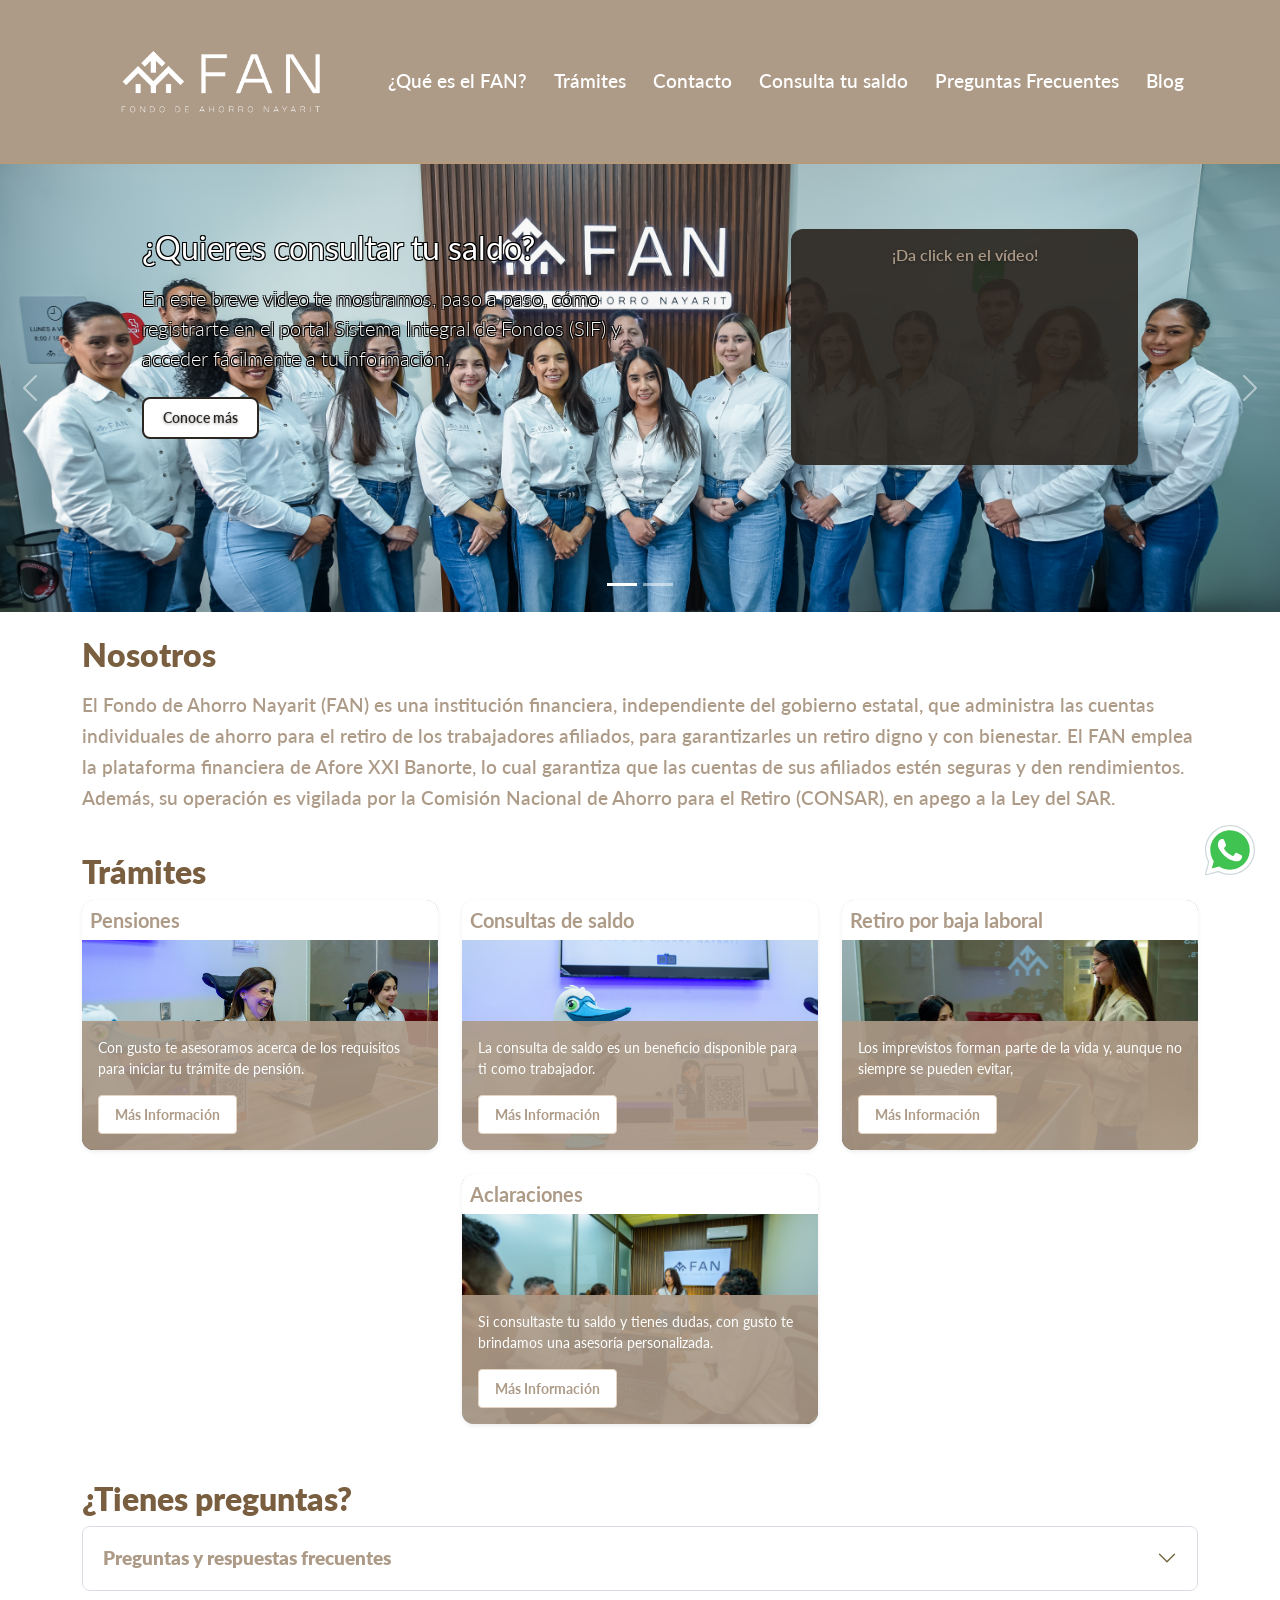
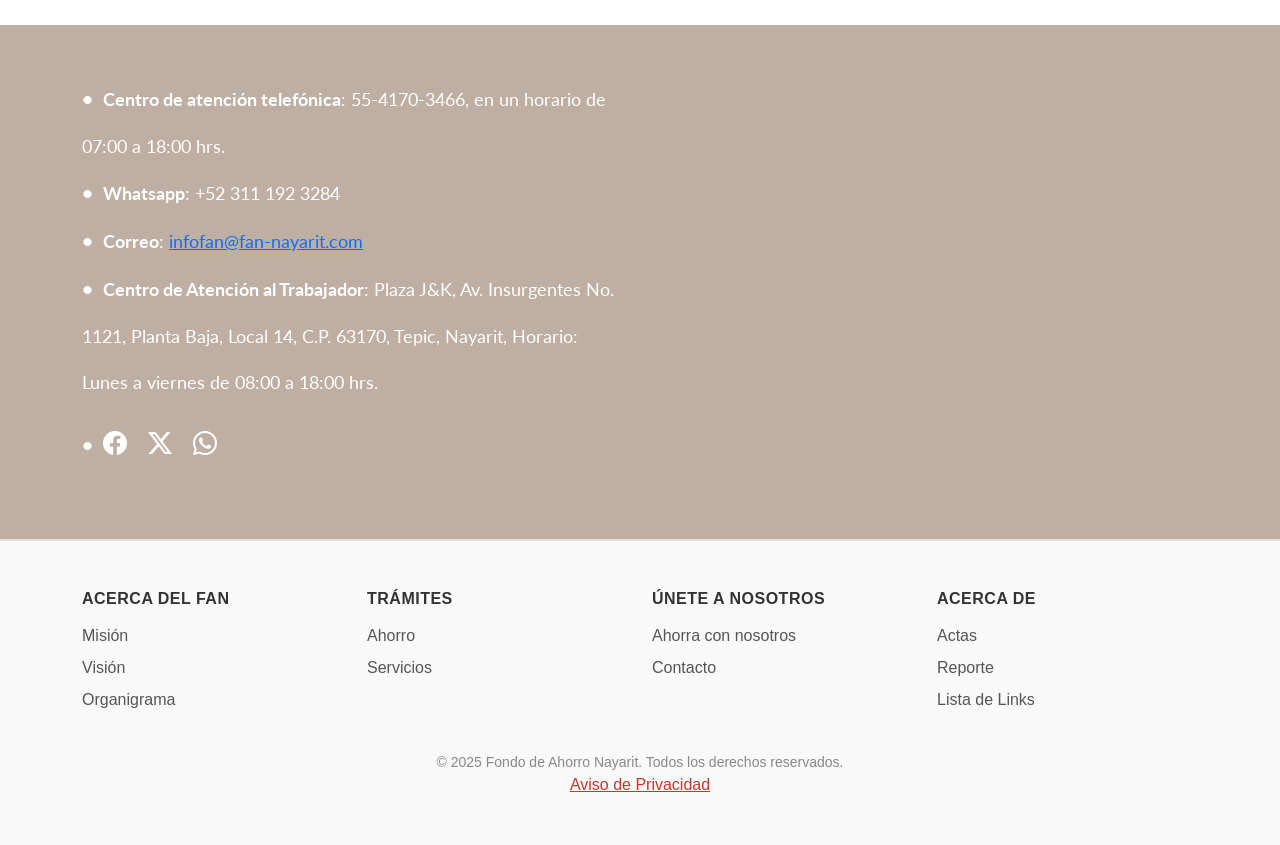
==== commit 0209992d: "correciones maribel" ====
--- a/index.html
+++ b/index.html
@@ -27,7 +27,7 @@
         <nav class="navbar navbar-expand-lg navbar-custom">
             <div class="container">
                 <a class="navbar-brand" href="index.html">
-                    <img src="public/FAN-LOGO-sin-fondo-1.png" alt="FAN Logo" class="img-fluid"
+                    <img src="public/images/whiteLogo.png" alt="FAN Logo" class="img-fluid"
                         style="max-height: 8rem;">
                 </a>
 
@@ -72,11 +72,11 @@
                         <div class="row justify-content-center align-items-start">
 
                             <div class="col-lg-7 text-start">
-                                <h2 class="display-4 fw-normal mb-3">¿Quieres consultar tu saldo?</h2>
-                                <p class="lead text-block-limit mb-4">
-                                    En este breve video te mostramos, paso a paso, cómo registrarte en el portal Sistema
-                                    Integral de Fondos (SIF) y acceder fácilmente a tu información.
-                                </p>
+                                <h2 class="display-4 fw-normal mb-3 titulo-borde">¿Quieres consultar tu saldo?</h2>
+<p class="lead text-block-limit mb-4 texto-borde">
+    En este breve video te mostramos, paso a paso, cómo registrarte en el portal Sistema
+    Integral de Fondos (SIF) y acceder fácilmente a tu información.
+</p>
                                 <a class="btn btn-conoce" href="#" data-bs-toggle="modal" data-bs-target="#pdfModal"
                                     data-pdf="public/Guía consulta de saldos (2).pdf">
                                     Conoce más
@@ -112,8 +112,8 @@
                         <div class="row justify-content-center align-items-start">
 
                             <div class="col-lg-7 text-start">
-                                <h2 class="display-4 fw-normal mb-3">Protege a los que amas</h2>
-                                <p class="lead text-block-limit mb-4">
+                                <h2 class="display-4 fw-normal mb-3 titulo-borde">Protege a los que amas</h2>
+                                <p class="lead text-block-limit mb-4 texto-borde">
                                     Tu ahorro es para quienes más quieres, haz click en la imagen o el botón de conoce
                                     más y registra a tus beneficiarios hoy mismo.
                                 </p>
@@ -174,7 +174,7 @@
     <!-- SECCIÓN TARJETAS -->
     <section id="tramites" class="pb-2">
         <div class="container">
-            <h2 class="text-preguntas">Tramites</h2>
+            <h2 class="text-preguntas">Trámites</h2>
             <div class="row justify-content-center">
 
                 <!-- Pensiones -->
@@ -299,17 +299,16 @@
 
     <script src="js/faq.js"></script>
 
-
     <section id="contacto" class="contact-map-section-custom">
         <div class="container">
             <div class="row row-map-custom">
                 <div class="col-lg-6 mb-4 mb-lg-0 contact-info-col">
                     <ul class="list-unstyled">
-                        <li><strong>Centro de atención telefónica</strong>: 55-4170-3466</li>
+                        <li><strong>Centro de atención telefónica</strong>: 55-4170-3466, en un horario de 07:00 a 18:00 hrs. </li>
                         <li><strong>Whatsapp</strong>: +52 311 192 3284</li>
                         <li><strong>Correo</strong>: <a
                                 href="mailto:infofan@fan-nayarit.com">infofan@fan-nayarit.com</a></li>
-                        <li><strong>Centro de Atención al Trabajador</strong>: Plaza J&K, Av. Insurgentes No. 1121, Planta Baja, Local 14, C.P. 63170, Tepic, Nayarit.</li>
+                        <li><strong>Centro de Atención al Trabajador</strong>: Plaza J&K, Av. Insurgentes No. 1121, Planta Baja, Local 14, C.P. 63170, Tepic, Nayarit, Horario: Lunes a viernes de 08:00 a 18:00 hrs.</li>
 
                         <!-- Redes sociales -->
                         <li class="mt-2">
@@ -360,7 +359,7 @@
 
                 <!-- Columna Productos -->
                 <div class="col-md-3 mb-4 mb-md-0">
-                    <h6 class="footer-title">Tramites</h6>
+                    <h6 class="footer-title">Trámites</h6>
                     <ul class="footer-links">
                         <li><a href="index.html">Ahorro</a></li>
                         <li><a href="index.html">Servicios</a></li>
@@ -372,13 +371,12 @@
                     <h6 class="footer-title">Únete a nosotros</h6>
                     <ul class="footer-links">
                         <li><a href="index.html#contacto">Ahorra con nosotros</a></li>
-                        <li><a href="#"></a></li>
+                        <li><a href="#contacto">Contacto</a></li>
                     </ul>
                 </div>
                 <div class="col-md-3 mb-4 mb-md-0">
                     <h6 class="footer-title">Acerca de</h6>
                     <ul class="footer-links">
-                        <li><a href="#contacto">Contacto</a></li>
                         <li>
                             <a href="#" data-bs-toggle="modal" data-bs-target="#pdfModal"
                                 data-pdf="public/Resultados_actuariales_Fondo_de_pensiones_abrogado-1.pdf">
@@ -389,6 +387,12 @@
                             <a href="#" data-bs-toggle="modal" data-bs-target="#pdfModal"
                                 data-pdf="public/Reporte_NAYARIT_VF.pdf">
                                 Reporte
+                            </a>
+                        </li>
+                        <li>
+                            <a href="#" data-bs-toggle="modal" data-bs-target="#pdfModal"
+                                data-pdf="public/Resultados_actuariales_Fondo_de_pensiones_abrogado-1.pdf">
+                                Lista de Links
                             </a>
                         </li>
                     </ul>
--- a/css/carrusel.css
+++ b/css/carrusel.css
@@ -37,7 +37,7 @@
     position: absolute;
     top: 0; left: 0;
     width: 100%; height: 100%;
-    background-color: rgba(0,0,0,0.6);
+    background-color: rgba(0,0,0,0.);
     z-index: 1;
 }
 
@@ -62,7 +62,15 @@
     font-size: 2rem;
 }
 
-/* Botón Conoce más */
+.titulo-borde, .texto-borde {
+  color: white;
+  text-shadow:
+    -1px -1px 0 black,
+     1px -1px 0 black,
+    -1px  1px 0 black,
+     1px  1px 0 black;
+}
+
 .btn-conoce {
     width: auto;
     background-color: #ffffff;
@@ -72,7 +80,7 @@
     font-size: 0.9rem;
     padding: 0.5rem 1.2rem;
     border-radius: 0.5rem;
-    transition: background-color 0.3s, color 0.3s;
+    transition: background-color 0.3s, color 0.4;
     display: inline-block;
 }
 .btn-conoce:hover {
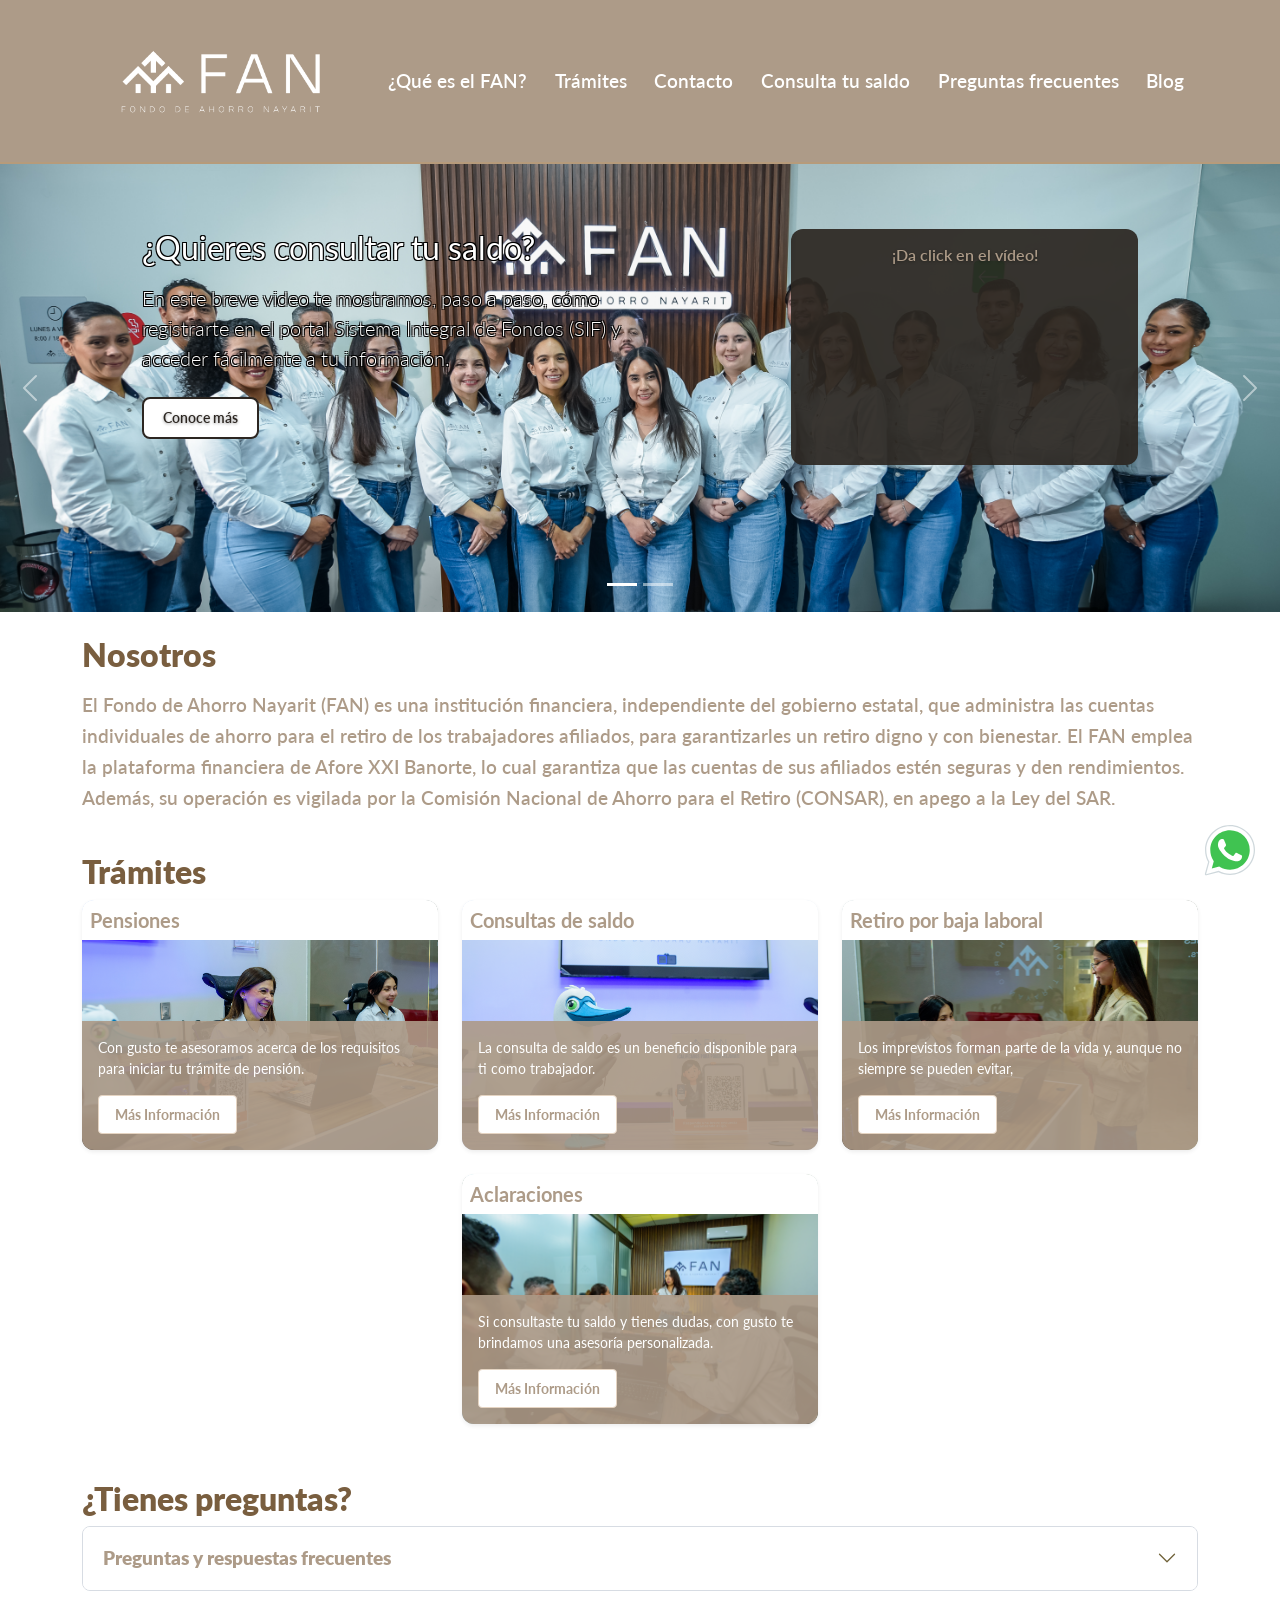
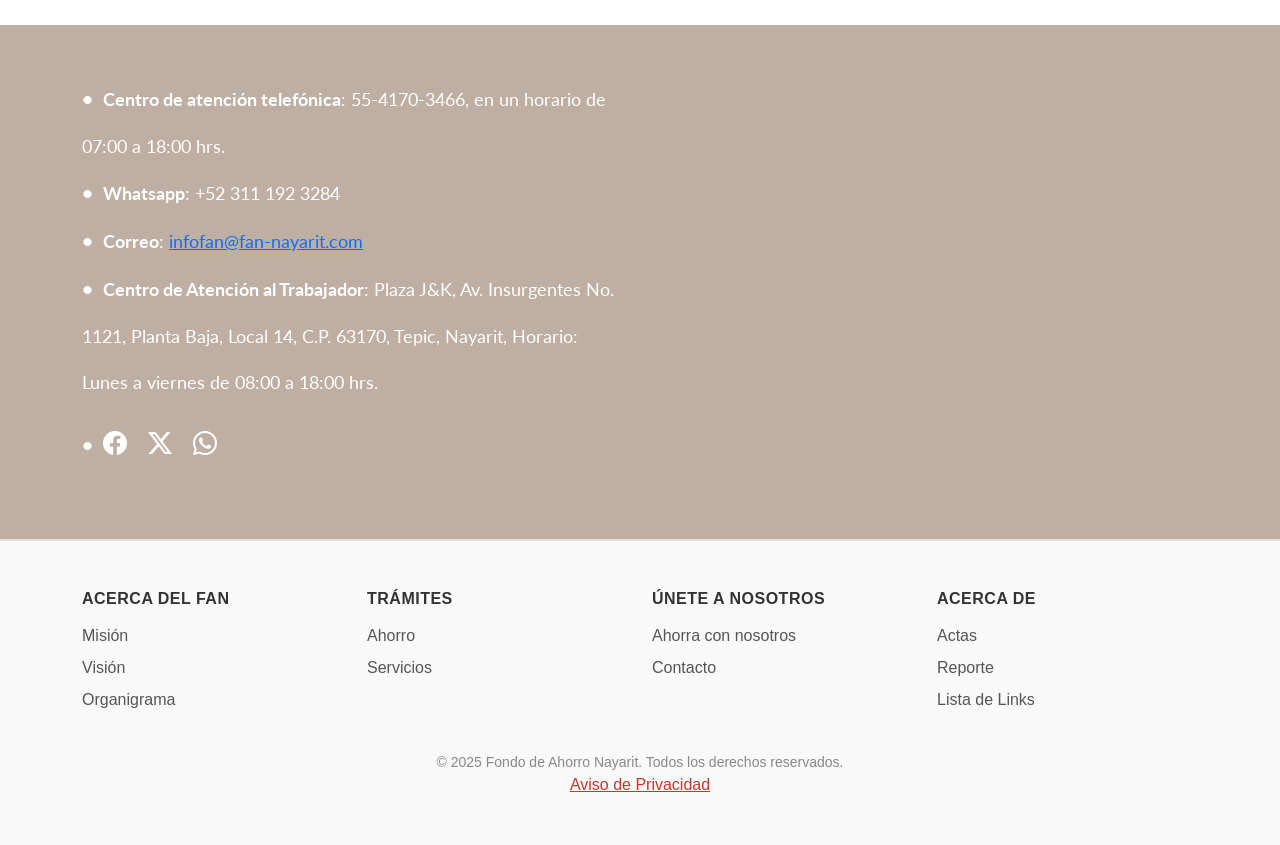
==== commit 02537ecd: "second" ====
--- a/index.html
+++ b/index.html
@@ -42,7 +42,7 @@
                         <li class="nav-item"><a class="nav-link nav-link-lg" href="#tramites">Trámites</a></li>
                         <li class="nav-item"><a class="nav-link nav-link-lg" href="#contacto">Contacto</a></li>
                         <li class="nav-item"><a class="nav-link nav-link-lg" href="html/consultaDeSaldo.html#nosotros">Consulta tu saldo</a></li>
-                        <li class="nav-item"><a class="nav-link nav-link-lg" href="#FAQ">Preguntas Frecuentes</a></li>
+                        <li class="nav-item"><a class="nav-link nav-link-lg" href="#FAQ">Preguntas frecuentes</a></li>
                         <li class="nav-item"><a class="nav-link nav-link-lg" href="html/blog.html">Blog</a></li>
                     </ul>
                 </div>
@@ -91,7 +91,7 @@
                                         ¡Da click en el vídeo!
                                     </h6>
                                     <div class="ratio ratio-16x9">
-                                        <iframe src="https://www.youtube.com/embed/_Rt1edI6QwU" title="Vídeo tutorial"
+                                        <iframe src="https://www.youtube.com/embed/xqJ21aHe_Iw" title="Vídeo tutorial"
                                             allowfullscreen></iframe>
                                     </div>
                                 </div>
--- a/css/cards.css
+++ b/css/cards.css
@@ -46,12 +46,11 @@
 }
 
 
-/* Opcional: sombra suave y overflow para cards */
 .custom-card {
     box-shadow: 0 2px 6px rgba(0,0,0,0.2);
     overflow: hidden;
 }
 .card-title {
-    color: #AD9B88; /* por ejemplo, color marrón */
+    color: #AD9B88; 
     font-weight:700;
 }
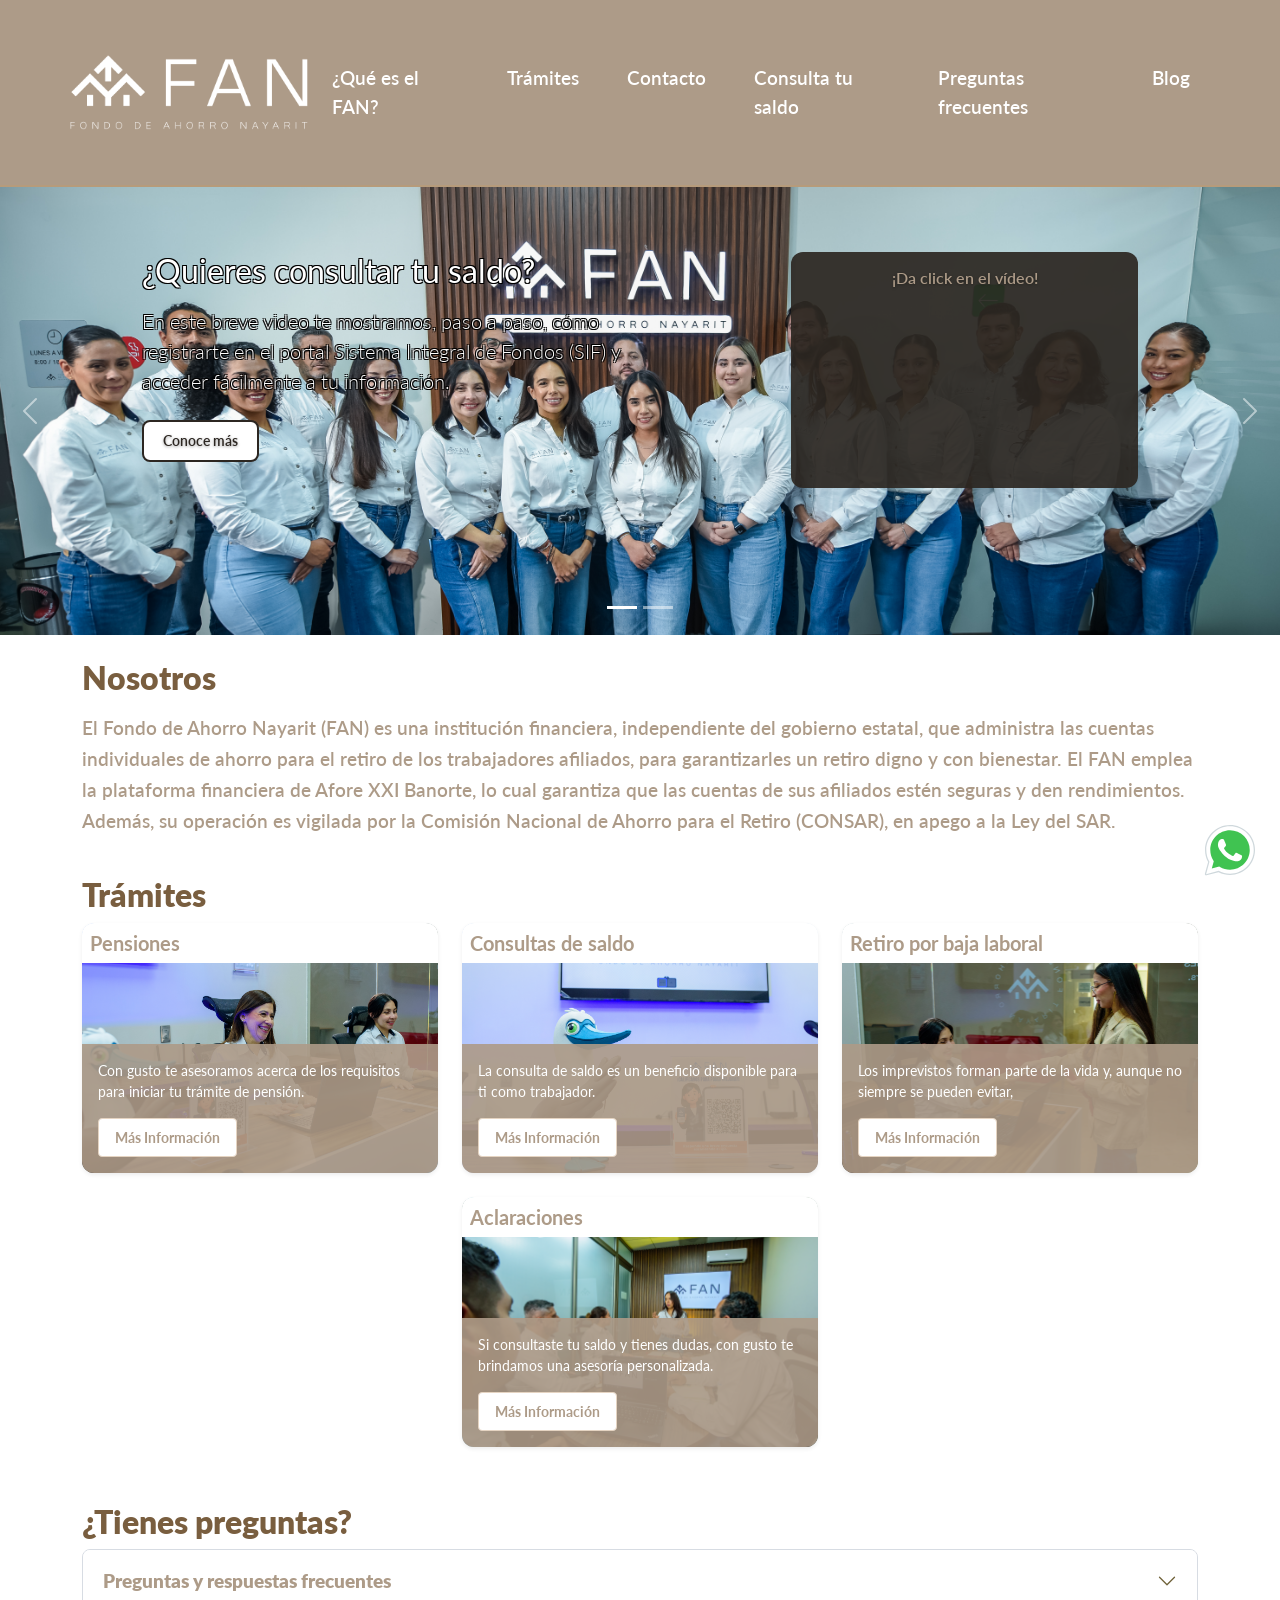
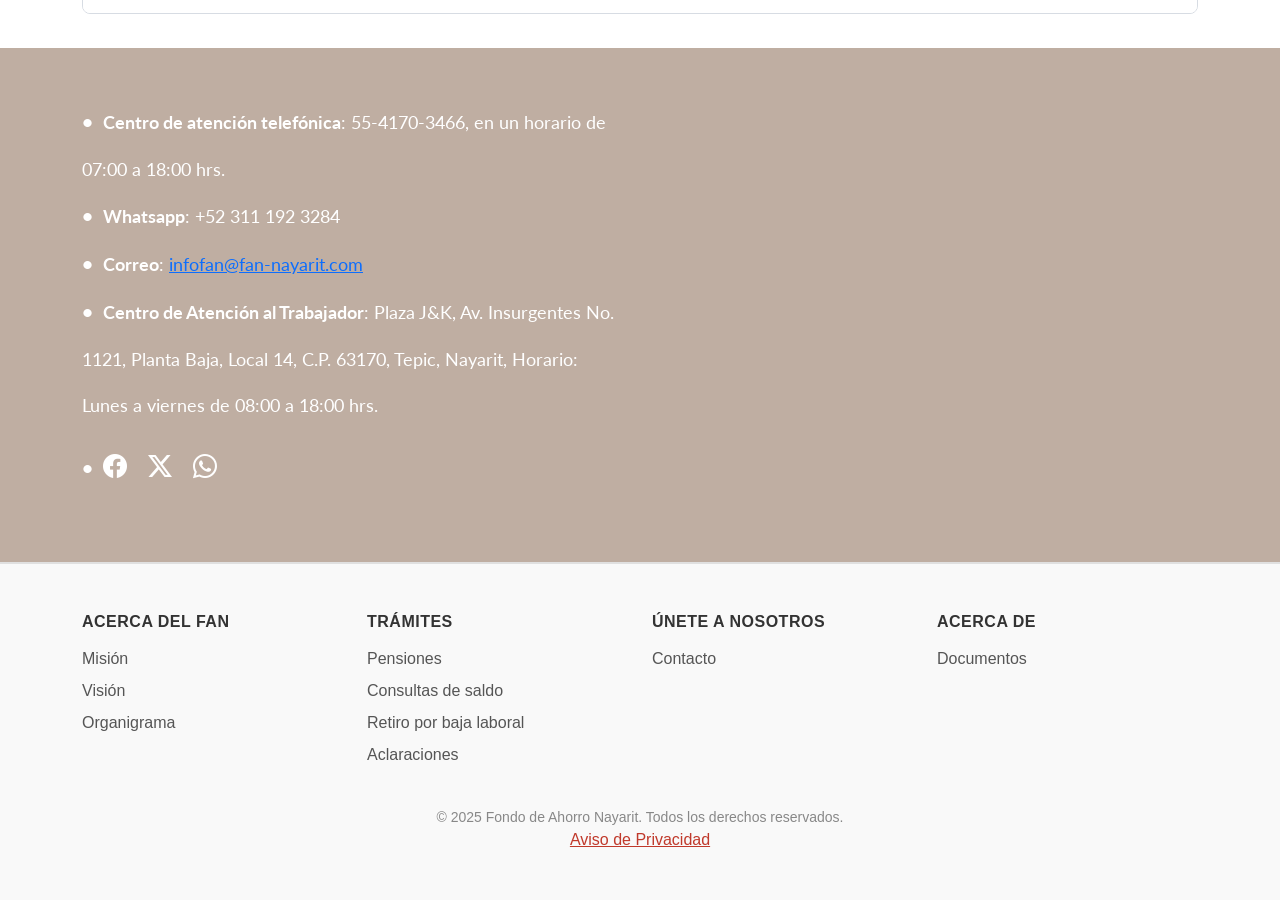
==== commit 58de402a: "más arreglos" ====
--- a/index.html
+++ b/index.html
@@ -27,8 +27,7 @@
         <nav class="navbar navbar-expand-lg navbar-custom">
             <div class="container">
                 <a class="navbar-brand" href="index.html">
-                    <img src="public/images/whiteLogo.png" alt="FAN Logo" class="img-fluid"
-                        style="max-height: 8rem;">
+                    <img src="public/images/newlogo.png" alt="FAN Logo" class="logo-navbar">
                 </a>
 
                 <button class="navbar-toggler" type="button" data-bs-toggle="collapse" data-bs-target="#navbarNav"
@@ -361,8 +360,10 @@
                 <div class="col-md-3 mb-4 mb-md-0">
                     <h6 class="footer-title">Trámites</h6>
                     <ul class="footer-links">
-                        <li><a href="index.html">Ahorro</a></li>
-                        <li><a href="index.html">Servicios</a></li>
+                        <li><a href="index.html#tramites">Pensiones</a></li>
+                        <li><a href="index.html#tramites">Consultas de saldo</a></li>
+                        <li><a href="index.html#tramites">Retiro por baja laboral</a></li>
+                        <li><a href="index.html#tramites">Aclaraciones</a></li>
                     </ul>
                 </div>
 
@@ -370,7 +371,6 @@
                 <div class="col-md-3 mb-4 mb-md-0">
                     <h6 class="footer-title">Únete a nosotros</h6>
                     <ul class="footer-links">
-                        <li><a href="index.html#contacto">Ahorra con nosotros</a></li>
                         <li><a href="#contacto">Contacto</a></li>
                     </ul>
                 </div>
@@ -378,21 +378,8 @@
                     <h6 class="footer-title">Acerca de</h6>
                     <ul class="footer-links">
                         <li>
-                            <a href="#" data-bs-toggle="modal" data-bs-target="#pdfModal"
-                                data-pdf="public/Resultados_actuariales_Fondo_de_pensiones_abrogado-1.pdf">
-                                Actas
-                            </a>
-                        </li>
-                        <li>
-                            <a href="#" data-bs-toggle="modal" data-bs-target="#pdfModal"
-                                data-pdf="public/Reporte_NAYARIT_VF.pdf">
-                                Reporte
-                            </a>
-                        </li>
-                        <li>
-                            <a href="#" data-bs-toggle="modal" data-bs-target="#pdfModal"
-                                data-pdf="public/Resultados_actuariales_Fondo_de_pensiones_abrogado-1.pdf">
-                                Lista de Links
+                            <a href="html/documentos.html">
+                                Documentos
                             </a>
                         </li>
                     </ul>
--- a/css/navbar.css
+++ b/css/navbar.css
@@ -1,14 +1,15 @@
 .navbar-custom {
     background-color: #AD9B88;
-    padding-top: 12px;
-    padding-bottom: 12px;
+    padding-top: 50px;
+    padding-bottom: 50px;
     border-bottom: 2px solid #b69b7b;
 }
 
+
 .nav-distribute {
-    width: 100%;
-    justify-content: space-around !important;
-    text-align: center;
+    width: auto;
+    justify-content: flex-end !important;
+    gap: 2rem; /* espacio entre links */
 }
 
 .nav-link {
@@ -29,3 +30,12 @@
 @media (max-width: 768px) { 
     .nav-link { font-size: 1rem; margin: 0 0.5rem; } 
 }
+
+.navbar .container {
+    padding-left: 0;
+}
+
+.logo-navbar {
+    height: 75px;
+    width: auto;
+}
